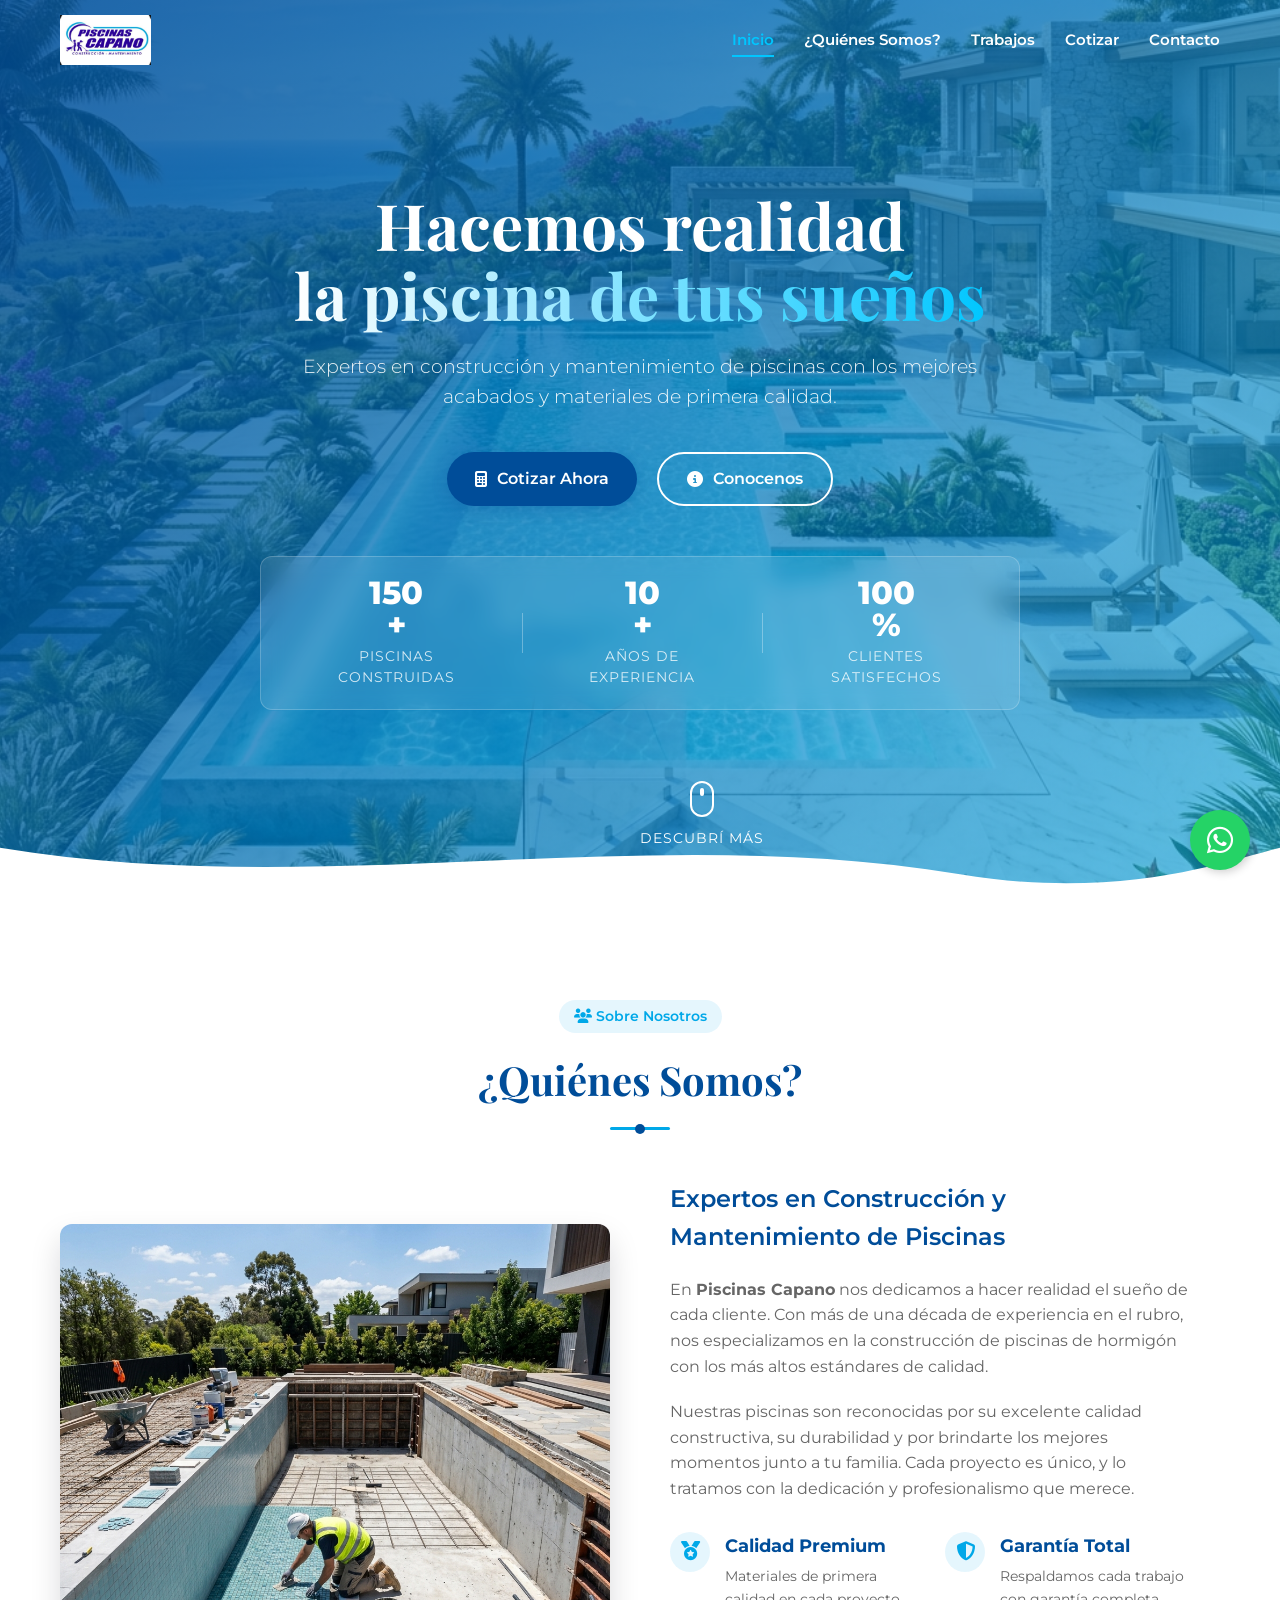
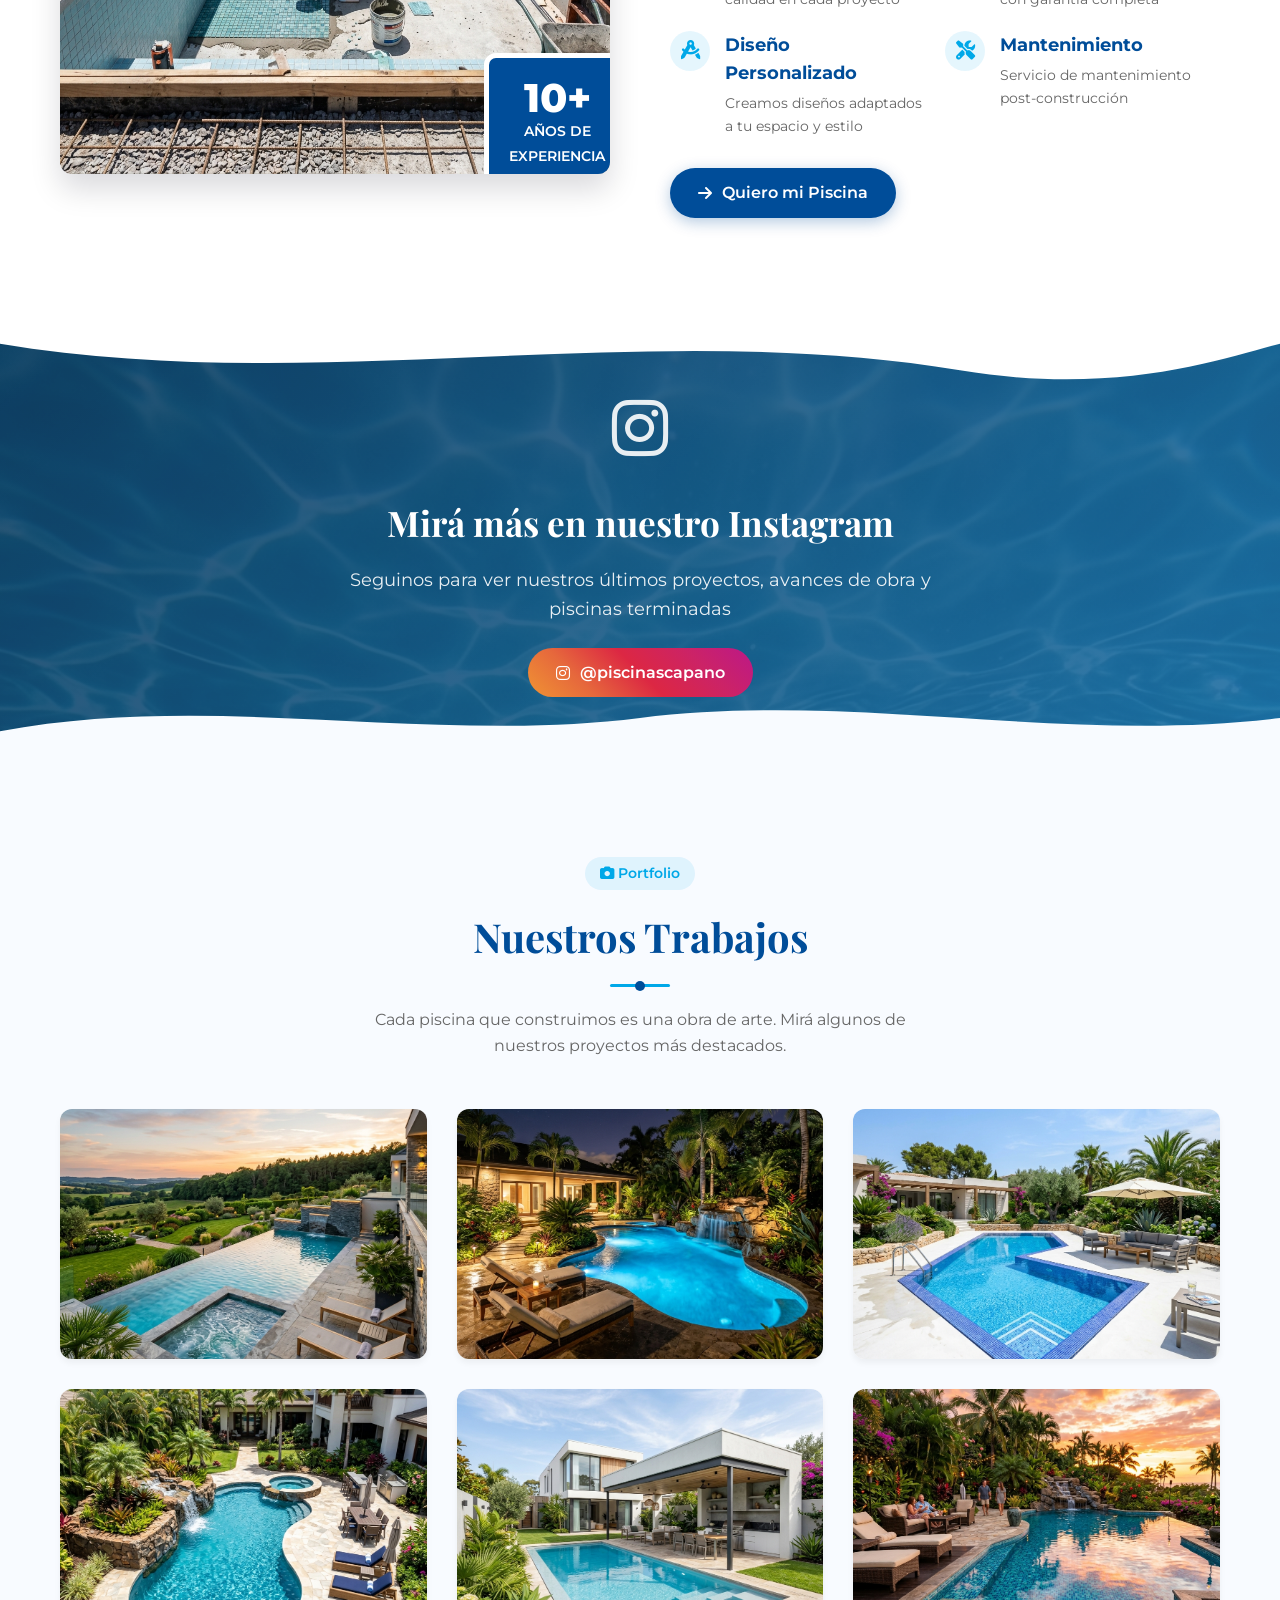
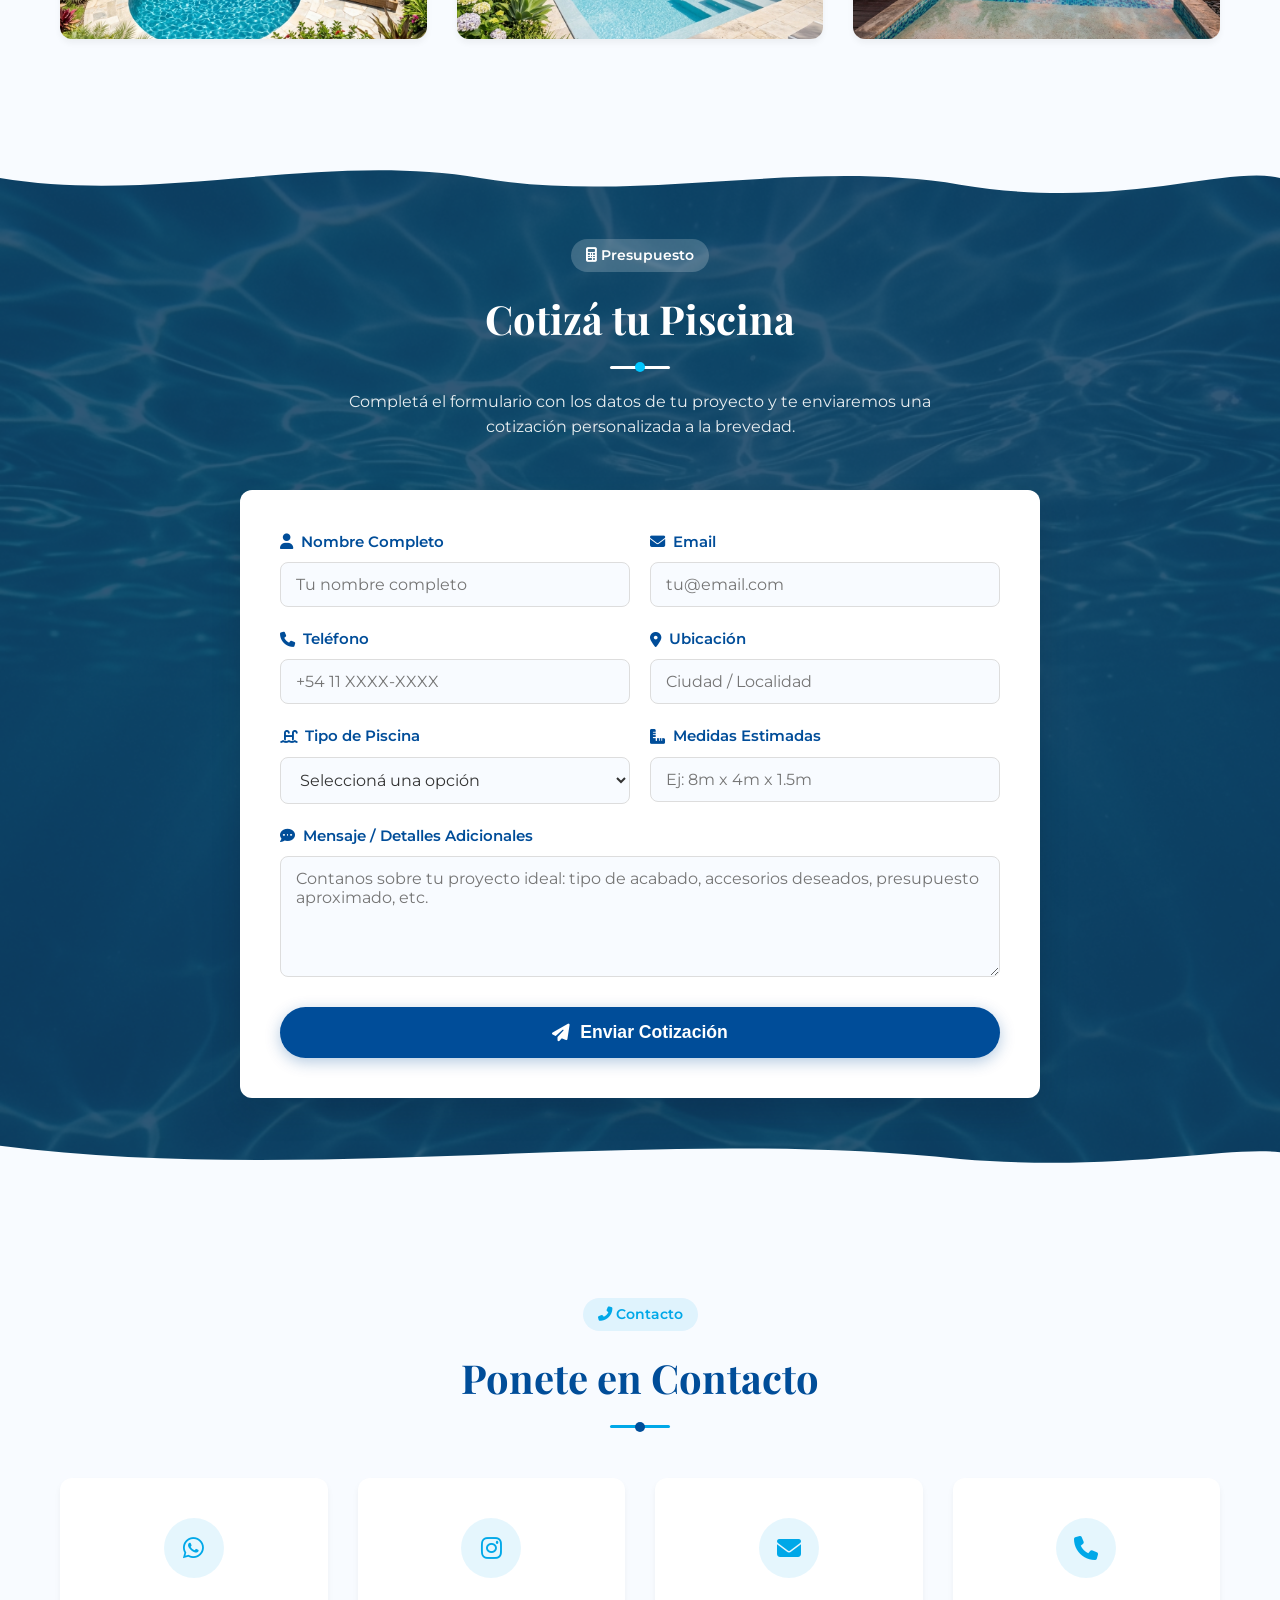
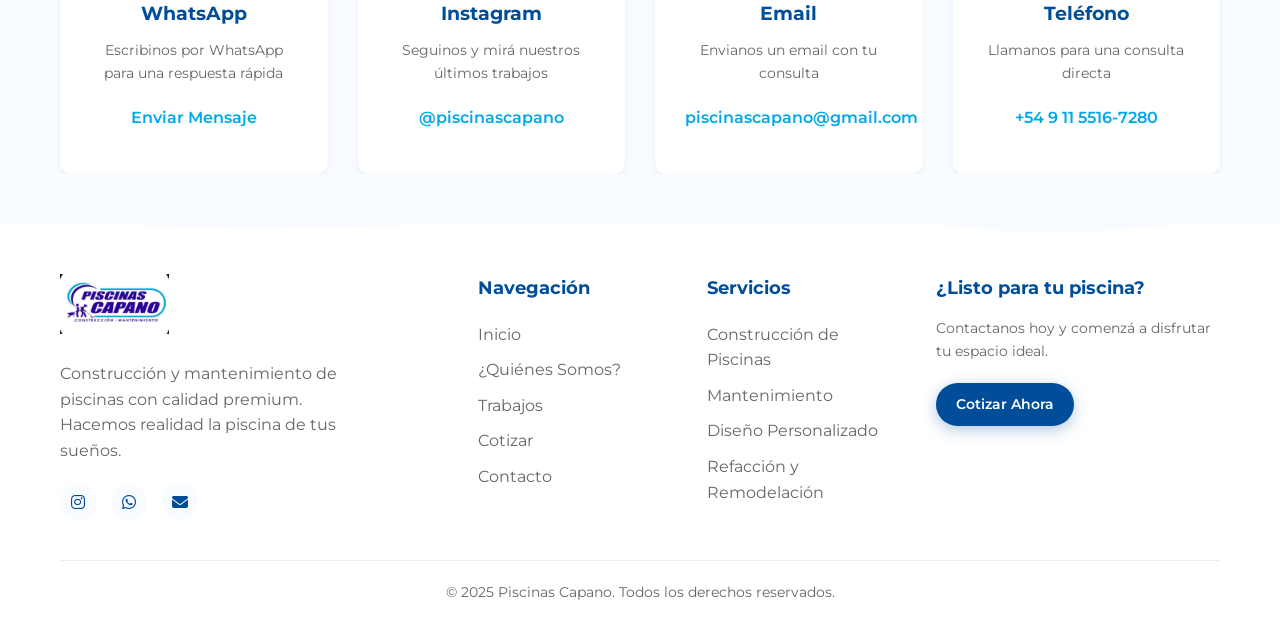
==== index.html @ 75065b5e "Piscina" ====
<!DOCTYPE html>
<html lang="es">
<head>
    <meta charset="UTF-8">
    <meta name="viewport" content="width=device-width, initial-scale=1.0">
    <title>Piscinas Capano - Construcción y Mantenimiento de Piscinas</title>
    <meta name="description" content="Piscinas Capano - Expertos en construcción y mantenimiento de piscinas. Diseñamos y construimos la piscina de tus sueños con los mejores materiales y acabados premium.">
    <meta name="keywords" content="piscinas, construcción de piscinas, mantenimiento de piscinas, piletas, Capano">
    <meta property="og:title" content="Piscinas Capano - Construcción y Mantenimiento">
    <meta property="og:description" content="Expertos en construcción y mantenimiento de piscinas. Diseñamos y construimos la piscina de tus sueños.">
    <meta property="og:type" content="website">
    <link rel="preconnect" href="https://fonts.googleapis.com">
    <link rel="preconnect" href="https://fonts.gstatic.com" crossorigin>
    <link href="https://fonts.googleapis.com/css2?family=Montserrat:wght@300;400;500;600;700;800;900&family=Playfair+Display:wght@400;500;600;700&display=swap" rel="stylesheet">
    <link rel="stylesheet" href="https://cdnjs.cloudflare.com/ajax/libs/font-awesome/6.5.1/css/all.min.css">
    <link rel="stylesheet" href="styles.css">
</head>
<body>
    <!-- Preloader -->
    <div id="preloader">
        <div class="loader-container">
            <div class="water-drop"></div>
            <div class="water-drop delay-1"></div>
            <div class="water-drop delay-2"></div>
            <p class="loader-text">Piscinas Capano</p>
        </div>
    </div>

    <!-- Navigation -->
    <nav id="navbar" class="navbar">
        <div class="nav-container">
            <a href="#inicio" class="nav-logo">
                <img src="images/logo.png" alt="Piscinas Capano Logo" class="logo-img">
            </a>
            <div class="nav-menu" id="navMenu">
                <a href="#inicio" class="nav-link active" data-section="inicio">Inicio</a>
                <a href="#quienessomos" class="nav-link" data-section="quienessomos">¿Quiénes Somos?</a>
                <a href="#trabajos" class="nav-link" data-section="trabajos">Trabajos</a>
                <a href="#cotizar" class="nav-link" data-section="cotizar">Cotizar</a>
                <a href="#contacto" class="nav-link" data-section="contacto">Contacto</a>
            </div>
            <div class="hamburger" id="hamburger">
                <span></span>
                <span></span>
                <span></span>
            </div>
        </div>
    </nav>

    <!-- Hero Section -->
    <section id="inicio" class="hero">
        <div class="hero-water-bg"></div>
        <div class="hero-overlay"></div>
        <div class="bubbles-container">
            <div class="bubble"></div>
            <div class="bubble"></div>
            <div class="bubble"></div>
            <div class="bubble"></div>
            <div class="bubble"></div>
            <div class="bubble"></div>
            <div class="bubble"></div>
            <div class="bubble"></div>
            <div class="bubble"></div>
            <div class="bubble"></div>
        </div>
        <div class="hero-content">
            <h1 class="hero-title">
                Hacemos realidad<br>
                <span class="gradient-text">la piscina de tus sueños</span>
            </h1>
            <p class="hero-subtitle">Expertos en construcción y mantenimiento de piscinas con los mejores acabados y materiales de primera calidad.</p>
            <div class="hero-buttons">
                <a href="#cotizar" class="btn btn-primary">
                    <i class="fas fa-calculator"></i>
                    Cotizar Ahora
                </a>
                <a href="#quienessomos" class="btn btn-outline">
                    <i class="fas fa-info-circle"></i>
                    Conocenos
                </a>
            </div>
            <div class="hero-stats">
                <div class="stat-item">
                    <span class="stat-number" data-target="150">0</span><span class="stat-suffix">+</span>
                    <span class="stat-label">Piscinas Construidas</span>
                </div>
                <div class="stat-divider"></div>
                <div class="stat-item">
                    <span class="stat-number" data-target="10">0</span><span class="stat-suffix">+</span>
                    <span class="stat-label">Años de Experiencia</span>
                </div>
                <div class="stat-divider"></div>
                <div class="stat-item">
                    <span class="stat-number" data-target="100">0</span><span class="stat-suffix">%</span>
                    <span class="stat-label">Clientes Satisfechos</span>
                </div>
            </div>
        </div>
        <div class="hero-scroll-indicator">
            <a href="#quienessomos">
                <div class="mouse">
                    <div class="mouse-wheel"></div>
                </div>
                <span>Descubrí más</span>
            </a>
        </div>
        <!-- Wave divider -->
        <div class="wave-divider">
            <svg viewBox="0 0 1440 120" preserveAspectRatio="none">
                <path d="M0,40 C360,120 720,0 1080,80 C1260,120 1380,60 1440,40 L1440,120 L0,120 Z" fill="#ffffff"/>
            </svg>
        </div>
    </section>

    <!-- About Section -->
    <section id="quienessomos" class="about-section">
        <div class="container">
            <div class="section-header">
                <span class="section-tag"><i class="fas fa-users"></i> Sobre Nosotros</span>
                <h2 class="section-title">¿Quiénes Somos?</h2>
                <div class="title-underline"></div>
            </div>
            <div class="about-grid">
                <div class="about-image-container">
                    <div class="about-image-wrapper">
                        <img src="images/pool-construction.png" alt="Piscinas Capano - Construcción de piscinas" class="about-image">
                        <div class="about-image-overlay">
                            <div class="experience-badge">
                                <span class="exp-number">10+</span>
                                <span class="exp-text">Años de<br>Experiencia</span>
                            </div>
                        </div>
                    </div>
                </div>
                <div class="about-content">
                    <h3 class="about-subtitle">Expertos en Construcción y Mantenimiento de Piscinas</h3>
                    <p class="about-text">
                        En <strong>Piscinas Capano</strong> nos dedicamos a hacer realidad el sueño de cada cliente. Con más de una década de experiencia en el rubro, nos especializamos en la construcción de piscinas de hormigón con los más altos estándares de calidad.
                    </p>
                    <p class="about-text">
                        Nuestras piscinas son reconocidas por su excelente calidad constructiva, su durabilidad y por brindarte los mejores momentos junto a tu familia. Cada proyecto es único, y lo tratamos con la dedicación y profesionalismo que merece.
                    </p>
                    <div class="about-features">
                        <div class="feature-item">
                            <div class="feature-icon">
                                <i class="fas fa-medal"></i>
                            </div>
                            <div class="feature-text">
                                <h4>Calidad Premium</h4>
                                <p>Materiales de primera calidad en cada proyecto</p>
                            </div>
                        </div>
                        <div class="feature-item">
                            <div class="feature-icon">
                                <i class="fas fa-shield-alt"></i>
                            </div>
                            <div class="feature-text">
                                <h4>Garantía Total</h4>
                                <p>Respaldamos cada trabajo con garantía completa</p>
                            </div>
                        </div>
                        <div class="feature-item">
                            <div class="feature-icon">
                                <i class="fas fa-drafting-compass"></i>
                            </div>
                            <div class="feature-text">
                                <h4>Diseño Personalizado</h4>
                                <p>Creamos diseños adaptados a tu espacio y estilo</p>
                            </div>
                        </div>
                        <div class="feature-item">
                            <div class="feature-icon">
                                <i class="fas fa-tools"></i>
                            </div>
                            <div class="feature-text">
                                <h4>Mantenimiento</h4>
                                <p>Servicio de mantenimiento post-construcción</p>
                            </div>
                        </div>
                    </div>
                    <a href="https://wa.me/5491155167280" target="_blank" class="btn btn-primary">
                        <i class="fas fa-arrow-right"></i>
                        Quiero mi Piscina
                    </a>
                </div>
            </div>
        </div>
    </section>

    <!-- Instagram Feed Section -->
    <section class="instagram-section">
        <!-- Wave Divider Top -->
        <div class="wave-divider wave-top">
            <svg viewBox="0 0 1440 120" preserveAspectRatio="none">
                <path d="M0,40 C360,120 720,0 1080,80 C1260,120 1380,60 1440,40 L1440,0 L0,0 Z" fill="#ffffff"/>
            </svg>
        </div>
        <div class="container">
            <div class="instagram-content">
                <div class="instagram-icon-large">
                    <i class="fab fa-instagram"></i>
                </div>
                <h2>Mirá más en nuestro Instagram</h2>
                <p>Seguinos para ver nuestros últimos proyectos, avances de obra y piscinas terminadas</p>
                <a href="https://www.instagram.com/piscinascapano/" target="_blank" rel="noopener noreferrer" class="btn btn-instagram">
                    <i class="fab fa-instagram"></i>
                    @piscinascapano
                </a>
            </div>
        </div>
        <!-- Wave Divider Bottom -->
        <div class="wave-divider">
            <svg viewBox="0 0 1440 120" preserveAspectRatio="none">
                <path d="M0,80 C240,20 480,100 720,60 C960,20 1200,100 1440,60 L1440,120 L0,120 Z" fill="#f8fbff"/>
            </svg>
        </div>
    </section>

    <!-- Works/Portfolio Section -->
    <section id="trabajos" class="works-section">
        <div class="container">
            <div class="section-header">
                <span class="section-tag"><i class="fas fa-camera"></i> Portfolio</span>
                <h2 class="section-title">Nuestros Trabajos</h2>
                <div class="title-underline"></div>
                <p class="section-description">Cada piscina que construimos es una obra de arte. Mirá algunos de nuestros proyectos más destacados.</p>
            </div>
            <div class="works-grid">
                <div class="work-card" data-category="construccion">
                    <div class="work-image-container">
                        <img src="images/pool-1.png" alt="Piscina con cascada y spa" class="work-image" loading="lazy">
                        <div class="work-overlay">
                            <div class="work-info">
                                <span class="work-category">Construcción</span>
                                <h3 class="work-title">Piscina Infinity con Spa</h3>
                                <p class="work-description">Diseño moderno con cascada integrada y vista panorámica</p>
                            </div>
                        </div>
                    </div>
                </div>
                <div class="work-card" data-category="construccion">
                    <div class="work-image-container">
                        <img src="images/pool-2.png" alt="Piscina nocturna con iluminación LED" class="work-image" loading="lazy">
                        <div class="work-overlay">
                            <div class="work-info">
                                <span class="work-category">Construcción</span>
                                <h3 class="work-title">Piscina Freeform con Cascada</h3>
                                <p class="work-description">Diseño orgánico con iluminación LED y piedra natural</p>
                            </div>
                        </div>
                    </div>
                </div>
                <div class="work-card" data-category="construccion">
                    <div class="work-image-container">
                        <img src="images/pool-3.png" alt="Piscina geométrica moderna" class="work-image" loading="lazy">
                        <div class="work-overlay">
                            <div class="work-info">
                                <span class="work-category">Construcción</span>
                                <h3 class="work-title">Piscina Geométrica Premium</h3>
                                <p class="work-description">Líneas modernas con venecitas azules y deck en piedra</p>
                            </div>
                        </div>
                    </div>
                </div>
                <div class="work-card" data-category="construccion">
                    <div class="work-image-container">
                        <img src="images/pool-4.png" alt="Piscina con spa integrado vista aérea" class="work-image" loading="lazy">
                        <div class="work-overlay">
                            <div class="work-info">
                                <span class="work-category">Construcción</span>
                                <h3 class="work-title">Piscina Resort con Jacuzzi</h3>
                                <p class="work-description">Diseño tropical con spa integrado y cascada natural</p>
                            </div>
                        </div>
                    </div>
                </div>
                <div class="work-card" data-category="construccion">
                    <div class="work-image-container">
                        <img src="images/pool-5.png" alt="Piscina rectangular moderna con quincho" class="work-image" loading="lazy">
                        <div class="work-overlay">
                            <div class="work-info">
                                <span class="work-category">Construcción</span>
                                <h3 class="work-title">Piscina Contemporánea</h3>
                                <p class="work-description">Estilo minimalista con quincho integrado y jardín</p>
                            </div>
                        </div>
                    </div>
                </div>
                <div class="work-card" data-category="construccion">
                    <div class="work-image-container">
                        <img src="images/pool-6.png" alt="Piscina estilo resort con atardecer" class="work-image" loading="lazy">
                        <div class="work-overlay">
                            <div class="work-info">
                                <span class="work-category">Construcción</span>
                                <h3 class="work-title">Piscina Beach Entry</h3>
                                <p class="work-description">Entrada playa con agua en cascada y paisajismo tropical</p>
                            </div>
                        </div>
                    </div>
                </div>
            </div>
        </div>
    </section>

    <!-- Quote/Cotizar Section -->
    <section id="cotizar" class="quote-section">
        <!-- Wave Divider Top -->
        <div class="wave-divider wave-top">
            <svg viewBox="0 0 1440 120" preserveAspectRatio="none">
                <path d="M0,60 C180,100 360,20 540,60 C720,100 900,30 1080,70 C1260,110 1380,40 1440,60 L1440,0 L0,0 Z" fill="#f8fbff"/>
            </svg>
        </div>
        <div class="quote-water-bg"></div>
        <div class="container">
            <div class="section-header light-header">
                <span class="section-tag light"><i class="fas fa-calculator"></i> Presupuesto</span>
                <h2 class="section-title light">Cotizá tu Piscina</h2>
                <div class="title-underline light"></div>
                <p class="section-description light">Completá el formulario con los datos de tu proyecto y te enviaremos una cotización personalizada a la brevedad.</p>
            </div>
            <div class="quote-form-container">
                <form id="quoteForm" class="quote-form" action="https://formsubmit.co/piscinascapano@gmail.com" method="POST">
                    <!-- FormSubmit Configuration -->
                    <input type="hidden" name="_subject" value="Nueva Cotización - Piscinas Capano">
                    <input type="hidden" name="_captcha" value="false">
                    <input type="hidden" name="_template" value="table">
                    <input type="hidden" name="_next" value="">
                    
                    <div class="form-row">
                        <div class="form-group">
                            <label for="nombre"><i class="fas fa-user"></i> Nombre Completo</label>
                            <input type="text" id="nombre" name="Nombre" placeholder="Tu nombre completo" required>
                        </div>
                        <div class="form-group">
                            <label for="email"><i class="fas fa-envelope"></i> Email</label>
                            <input type="email" id="email" name="Email" placeholder="tu@email.com" required>
                        </div>
                    </div>
                    <div class="form-row">
                        <div class="form-group">
                            <label for="telefono"><i class="fas fa-phone"></i> Teléfono</label>
                            <input type="tel" id="telefono" name="Telefono" placeholder="+54 11 XXXX-XXXX" required>
                        </div>
                        <div class="form-group">
                            <label for="ubicacion"><i class="fas fa-map-marker-alt"></i> Ubicación</label>
                            <input type="text" id="ubicacion" name="Ubicacion" placeholder="Ciudad / Localidad" required>
                        </div>
                    </div>
                    <div class="form-row">
                        <div class="form-group">
                            <label for="tipo"><i class="fas fa-swimming-pool"></i> Tipo de Piscina</label>
                            <select id="tipo" name="Tipo de Piscina" required>
                                <option value="" disabled selected>Seleccioná una opción</option>
                                <option value="Rectangular">Rectangular</option>
                                <option value="Freeform / Irregular">Freeform / Irregular</option>
                                <option value="Infinity / Desborde">Infinity / Desborde</option>
                                <option value="Con Spa / Jacuzzi">Con Spa / Jacuzzi</option>
                                <option value="Otro diseño">Otro diseño</option>
                            </select>
                        </div>
                        <div class="form-group">
                            <label for="medidas"><i class="fas fa-ruler-combined"></i> Medidas Estimadas</label>
                            <input type="text" id="medidas" name="Medidas" placeholder="Ej: 8m x 4m x 1.5m">
                        </div>
                    </div>
                    <div class="form-group full-width">
                        <label for="mensaje"><i class="fas fa-comment-dots"></i> Mensaje / Detalles Adicionales</label>
                        <textarea id="mensaje" name="Mensaje" rows="5" placeholder="Contanos sobre tu proyecto ideal: tipo de acabado, accesorios deseados, presupuesto aproximado, etc."></textarea>
                    </div>
                    <button type="submit" class="btn btn-primary btn-submit" id="submitBtn">
                        <i class="fas fa-paper-plane"></i>
                        Enviar Cotización
                    </button>
                </form>
                <div id="formSuccess" class="form-success" style="display: none;">
                    <div class="success-icon">
                        <i class="fas fa-check-circle"></i>
                    </div>
                    <h3>¡Mensaje Enviado!</h3>
                    <p>Gracias por contactarnos. Te responderemos a la brevedad con tu cotización personalizada.</p>
                </div>
            </div>
        </div>
        <!-- Wave Divider Bottom -->
        <div class="wave-divider">
            <svg viewBox="0 0 1440 120" preserveAspectRatio="none">
                <path d="M0,40 C360,100 720,10 1080,60 C1260,80 1380,40 1440,50 L1440,120 L0,120 Z" fill="#f8fbff"/>
            </svg>
        </div>
    </section>

    <!-- Contact Section -->
    <section id="contacto" class="contact-section">
        <div class="container">
            <div class="section-header">
                <span class="section-tag"><i class="fas fa-phone-alt"></i> Contacto</span>
                <h2 class="section-title">Ponete en Contacto</h2>
                <div class="title-underline"></div>
            </div>
            <div class="contact-grid">
                <div class="contact-card">
                    <div class="contact-icon">
                        <i class="fab fa-whatsapp"></i>
                    </div>
                    <h3>WhatsApp</h3>
                    <p>Escribinos por WhatsApp para una respuesta rápida</p>
                    <a href="https://wa.me/5491155167280" target="_blank" class="contact-link">Enviar Mensaje</a>
                </div>
                <div class="contact-card">
                    <div class="contact-icon">
                        <i class="fab fa-instagram"></i>
                    </div>
                    <h3>Instagram</h3>
                    <p>Seguinos y mirá nuestros últimos trabajos</p>
                    <a href="https://www.instagram.com/piscinascapano/" target="_blank" class="contact-link">@piscinascapano</a>
                </div>
                <div class="contact-card">
                    <div class="contact-icon">
                        <i class="fas fa-envelope"></i>
                    </div>
                    <h3>Email</h3>
                    <p>Envianos un email con tu consulta</p>
                    <a href="mailto:piscinascapano@gmail.com" class="contact-link">piscinascapano@gmail.com</a>
                </div>
                <div class="contact-card">
                    <div class="contact-icon">
                        <i class="fas fa-phone"></i>
                    </div>
                    <h3>Teléfono</h3>
                    <p>Llamanos para una consulta directa</p>
                    <a href="tel:+5491155167280" class="contact-link">+54 9 11 5516-7280</a>
                </div>
            </div>
        </div>
    </section>

    <!-- Footer -->
    <footer class="footer">
        <div class="footer-wave">
            <svg viewBox="0 0 1440 120" preserveAspectRatio="none">
                <path d="M0,40 C360,100 720,10 1080,60 C1260,80 1380,40 1440,50 L1440,0 L0,0 Z" fill="#f8fbff"/>
            </svg>
        </div>
        <div class="container">
            <div class="footer-grid">
                <div class="footer-brand">
                    <img src="images/logo.png" alt="Piscinas Capano" class="footer-logo">
                    <p>Construcción y mantenimiento de piscinas con calidad premium. Hacemos realidad la piscina de tus sueños.</p>
                    <div class="footer-socials">
                        <a href="https://www.instagram.com/piscinascapano/" target="_blank" rel="noopener noreferrer" aria-label="Instagram">
                            <i class="fab fa-instagram"></i>
                        </a>
                        <a href="https://wa.me/5491155167280" target="_blank" rel="noopener noreferrer" aria-label="WhatsApp">
                            <i class="fab fa-whatsapp"></i>
                        </a>
                        <a href="mailto:piscinascapano@gmail.com" aria-label="Email">
                            <i class="fas fa-envelope"></i>
                        </a>
                    </div>
                </div>
                <div class="footer-links">
                    <h4>Navegación</h4>
                    <ul>
                        <li><a href="#inicio">Inicio</a></li>
                        <li><a href="#quienessomos">¿Quiénes Somos?</a></li>
                        <li><a href="#trabajos">Trabajos</a></li>
                        <li><a href="#cotizar">Cotizar</a></li>
                        <li><a href="#contacto">Contacto</a></li>
                    </ul>
                </div>
                <div class="footer-links">
                    <h4>Servicios</h4>
                    <ul>
                        <li><a href="#cotizar">Construcción de Piscinas</a></li>
                        <li><a href="#cotizar">Mantenimiento</a></li>
                        <li><a href="#cotizar">Diseño Personalizado</a></li>
                        <li><a href="#cotizar">Refacción y Remodelación</a></li>
                    </ul>
                </div>
                <div class="footer-newsletter">
                    <h4>¿Listo para tu piscina?</h4>
                    <p>Contactanos hoy y comenzá a disfrutar tu espacio ideal.</p>
                    <a href="#cotizar" class="btn btn-primary btn-sm">Cotizar Ahora</a>
                </div>
            </div>
            <div class="footer-bottom">
                <p>&copy; 2025 Piscinas Capano. Todos los derechos reservados.</p>
            </div>
        </div>
    </footer>

    <!-- WhatsApp Float Button -->
    <a href="https://wa.me/5491155167280" target="_blank" rel="noopener noreferrer" class="whatsapp-float" id="whatsappFloat" aria-label="Chat por WhatsApp">
        <i class="fab fa-whatsapp"></i>
    </a>

    <!-- Back to Top -->
    <button class="back-to-top" id="backToTop" aria-label="Volver arriba">
        <i class="fas fa-chevron-up"></i>
    </button>

    <script src="script.js"></script>
</body>
</html>
---- styles.css ----
/* Base Styles & Variables */
:root {
    --primary-color: #004d99; /* Deep blue from logo */
    --secondary-color: #00a8e8; /* Light blue from logo */
    --accent-color: #00c6ff; /* Cyan accent */
    --text-main: #333333;
    --text-light: #666666;
    --white: #ffffff;
    --bg-light: #f8fbff;
    --bg-gray: #f5f5f5;
    
    --water-deep: #0f3b5e;
    --water-mid: #1d6fa5;
    --water-light: #48a9e6;
    
    --font-primary: 'Montserrat', sans-serif;
    --font-secondary: 'Playfair Display', serif;
    
    --transition: all 0.3s ease;
    --shadow-sm: 0 4px 6px rgba(0,0,0,0.05);
    --shadow-md: 0 10px 20px rgba(0,0,0,0.08);
    --shadow-lg: 0 15px 30px rgba(0,10,30,0.15);
    
    --border-radius: 12px;
}

* {
    margin: 0;
    padding: 0;
    box-sizing: border-box;
}

html {
    scroll-behavior: smooth;
    font-size: 16px;
}

body {
    font-family: var(--font-primary);
    color: var(--text-main);
    line-height: 1.6;
    overflow-x: hidden;
    background-color: var(--white);
}

a {
    text-decoration: none;
    color: inherit;
    transition: var(--transition);
}

ul {
    list-style: none;
}

img {
    max-width: 100%;
    height: auto;
}

.container {
    max-width: 1200px;
    margin: 0 auto;
    padding: 0 20px;
}

/* Preloader */
#preloader {
    position: fixed;
    top: 0;
    left: 0;
    width: 100%;
    height: 100%;
    background: var(--bg-light);
    display: flex;
    justify-content: center;
    align-items: center;
    z-index: 9999;
    transition: opacity 0.5s ease;
}

.loader-container {
    display: flex;
    flex-direction: column;
    align-items: center;
}

.water-drop {
    width: 20px;
    height: 20px;
    background: var(--secondary-color);
    border-radius: 50%;
    margin-bottom: 20px;
    animation: drop 1.5s infinite cubic-bezier(0.5, 0, 0.5, 1);
    box-shadow: 0 0 10px var(--secondary-color);
}

.water-drop.delay-1 {
    animation-delay: 0.2s;
    background: var(--primary-color);
}

.water-drop.delay-2 {
    animation-delay: 0.4s;
    background: var(--accent-color);
}

@keyframes drop {
    0% { transform: translateY(-50px) scale(0); opacity: 0; }
    50% { transform: translateY(0) scale(1); opacity: 1; }
    100% { transform: translateY(50px) scale(0); opacity: 0; }
}

.loader-text {
    font-weight: 700;
    color: var(--primary-color);
    letter-spacing: 2px;
    text-transform: uppercase;
}

/* Typography & General Classes */
.section-header {
    text-align: center;
    margin-bottom: 50px;
}

.section-tag {
    display: inline-block;
    padding: 5px 15px;
    background: rgba(0, 168, 232, 0.1);
    color: var(--secondary-color);
    border-radius: 20px;
    font-size: 0.9rem;
    font-weight: 600;
    margin-bottom: 15px;
}

.section-tag.light {
    background: rgba(255, 255, 255, 0.2);
    color: var(--white);
}

.section-title {
    font-family: var(--font-secondary);
    font-size: 2.5rem;
    color: var(--primary-color);
    margin-bottom: 15px;
}

.section-title.light {
    color: var(--white);
}

.title-underline {
    height: 3px;
    width: 60px;
    background: var(--secondary-color);
    margin: 0 auto;
    border-radius: 2px;
    position: relative;
}

.title-underline::after {
    content: '';
    position: absolute;
    width: 10px;
    height: 10px;
    background: var(--primary-color);
    border-radius: 50%;
    top: -3.5px;
    left: 25px;
}

.title-underline.light {
    background: var(--white);
}

.title-underline.light::after {
    background: var(--accent-color);
}

.section-description {
    max-width: 600px;
    margin: 20px auto 0;
    color: var(--text-light);
}

.section-description.light {
    color: rgba(255, 255, 255, 0.9);
}

/* Buttons */
.btn {
    display: inline-flex;
    align-items: center;
    justify-content: center;
    gap: 10px;
    padding: 12px 28px;
    border-radius: 30px;
    font-weight: 600;
    font-size: 1rem;
    cursor: pointer;
    transition: var(--transition);
    border: none;
    outline: none;
    z-index: 1;
    position: relative;
    overflow: hidden;
}

.btn::before {
    content: '';
    position: absolute;
    top: 0;
    left: 0;
    width: 0%;
    height: 100%;
    transition: var(--transition);
    z-index: -1;
    border-radius: 30px;
}

.btn-primary {
    background: var(--primary-color);
    color: var(--white);
    box-shadow: 0 4px 15px rgba(0, 77, 153, 0.3);
}

.btn-primary::before {
    background: var(--secondary-color);
}

.btn-primary:hover {
    color: var(--white);
    transform: translateY(-3px);
    box-shadow: 0 6px 20px rgba(0, 77, 153, 0.4);
}

.btn-primary:hover::before {
    width: 100%;
}

.btn-outline {
    background: transparent;
    color: var(--white);
    border: 2px solid var(--white);
}

.btn-outline::before {
    background: var(--white);
}

.btn-outline:hover {
    color: var(--primary-color);
}

.btn-outline:hover::before {
    width: 100%;
}

.btn-sm {
    padding: 10px 20px;
    font-size: 0.9rem;
}

/* Navbar */
.navbar {
    position: fixed;
    top: 0;
    left: 0;
    width: 100%;
    padding: 15px 0;
    z-index: 1000;
    transition: var(--transition);
    background: transparent;
}

.navbar.scrolled {
    background: rgba(255, 255, 255, 0.98);
    box-shadow: 0 2px 10px rgba(0,0,0,0.1);
    padding: 10px 0;
}

.nav-container {
    max-width: 1200px;
    margin: 0 auto;
    padding: 0 20px;
    display: flex;
    justify-content: space-between;
    align-items: center;
}

.nav-logo {
    display: flex;
    align-items: center;
    z-index: 1001;
}

.logo-img {
    height: 50px;
    transition: var(--transition);
}

.navbar.scrolled .logo-img {
    height: 40px;
}

.nav-menu {
    display: flex;
    gap: 30px;
}

.nav-link {
    font-weight: 600;
    color: var(--white);
    font-size: 0.95rem;
    position: relative;
    padding: 5px 0;
}

.navbar.scrolled .nav-link {
    color: var(--primary-color);
}

.nav-link::after {
    content: '';
    position: absolute;
    bottom: 0;
    left: 0;
    width: 0;
    height: 2px;
    background: var(--accent-color);
    transition: var(--transition);
}

.nav-link:hover::after, .nav-link.active::after {
    width: 100%;
}

.nav-link:hover, .nav-link.active {
    color: var(--accent-color);
}

.hamburger {
    display: none;
    flex-direction: column;
    justify-content: space-between;
    width: 30px;
    height: 21px;
    cursor: pointer;
    z-index: 1001;
}

.hamburger span {
    display: block;
    height: 3px;
    width: 100%;
    background: var(--white);
    border-radius: 3px;
    transition: var(--transition);
}

.navbar.scrolled .hamburger span {
    background: var(--primary-color);
}

.hamburger.active span:nth-child(1) {
    transform: translateY(9px) rotate(45deg);
}

.hamburger.active span:nth-child(2) {
    opacity: 0;
}

.hamburger.active span:nth-child(3) {
    transform: translateY(-9px) rotate(-45deg);
}

/* Hero Section */
.hero {
    position: relative;
    height: 100vh;
    min-height: 750px;
    display: flex;
    align-items: center;
    justify-content: center;
    text-align: center;
    overflow: hidden;
    padding-top: 80px;
}

.hero-water-bg {
    position: absolute;
    top: 0;
    left: 0;
    width: 100%;
    height: 100%;
    background-image: url('images/hero-pool.png');
    background-size: cover;
    background-position: center;
    background-attachment: fixed;
    z-index: -2;
    transform: scale(1.05);
    animation: slowZoom 20s infinite alternate;
}

@keyframes slowZoom {
    0% { transform: scale(1); }
    100% { transform: scale(1.1); }
}

.hero-overlay {
    position: absolute;
    top: 0;
    left: 0;
    width: 100%;
    height: 100%;
    background: linear-gradient(135deg, rgba(0, 77, 153, 0.85) 0%, rgba(0, 168, 232, 0.6) 100%);
    z-index: -1;
}

/* Bubbles animation */
.bubbles-container {
    position: absolute;
    top: 0;
    left: 0;
    width: 100%;
    height: 100%;
    z-index: 0;
    overflow: hidden;
    pointer-events: none;
}

.bubble {
    position: absolute;
    bottom: -100px;
    width: 40px;
    height: 40px;
    background: rgba(255, 255, 255, 0.1);
    border-radius: 50%;
    opacity: 0.5;
    animation: rise 10s infinite ease-in;
}

.bubble:nth-child(1) { width: 40px; height: 40px; left: 10%; animation-duration: 8s; }
.bubble:nth-child(2) { width: 20px; height: 20px; left: 20%; animation-duration: 5s; animation-delay: 1s; }
.bubble:nth-child(3) { width: 50px; height: 50px; left: 35%; animation-duration: 10s; animation-delay: 2s; }
.bubble:nth-child(4) { width: 30px; height: 30px; left: 50%; animation-duration: 7s; animation-delay: 0s; }
.bubble:nth-child(5) { width: 25px; height: 25px; left: 65%; animation-duration: 6s; animation-delay: 3s; }
.bubble:nth-child(6) { width: 45px; height: 45px; left: 80%; animation-duration: 9s; animation-delay: 1s; }
.bubble:nth-child(7) { width: 15px; height: 15px; left: 90%; animation-duration: 4s; animation-delay: 2s; }
.bubble:nth-child(8) { width: 35px; height: 35px; left: 25%; animation-duration: 8s; animation-delay: 4s; }
.bubble:nth-child(9) { width: 60px; height: 60px; left: 75%; animation-duration: 12s; animation-delay: 2s; }
.bubble:nth-child(10) { width: 20px; height: 20px; left: 5%; animation-duration: 5s; animation-delay: 5s; }

@keyframes rise {
    0% {
        bottom: -100px;
        transform: translateX(0);
        opacity: 0;
    }
    50% {
        opacity: 0.5;
    }
    100% {
        bottom: 1080px;
        transform: translateX(-100px);
        opacity: 0;
    }
}

.hero-content {
    position: relative;
    z-index: 1;
    max-width: 800px;
    padding: 0 20px;
    margin-bottom: 80px;
}

.hero-badge {
    display: inline-flex;
    align-items: center;
    gap: 8px;
    background: rgba(255, 255, 255, 0.15);
    backdrop-filter: blur(5px);
    padding: 8px 20px;
    border-radius: 30px;
    color: var(--white);
    font-size: 0.9rem;
    font-weight: 600;
    margin-bottom: 20px;
    border: 1px solid rgba(255, 255, 255, 0.3);
    animation: fadeUp 1s forwards;
}

.hero-title {
    font-family: var(--font-secondary);
    font-size: 4rem;
    line-height: 1.1;
    color: var(--white);
    margin-bottom: 20px;
    animation: fadeUp 1s 0.2s forwards;
    opacity: 0;
}

.gradient-text {
    background: linear-gradient(to right, #ffffff, var(--accent-color));
    -webkit-background-clip: text;
    background-clip: text;
    color: transparent;
}

.hero-subtitle {
    font-size: 1.2rem;
    color: rgba(255, 255, 255, 0.9);
    margin-bottom: 40px;
    font-weight: 300;
    animation: fadeUp 1s 0.4s forwards;
    opacity: 0;
}

.hero-buttons {
    display: flex;
    justify-content: center;
    gap: 20px;
    margin-bottom: 50px;
    animation: fadeUp 1s 0.6s forwards;
    opacity: 0;
}

.hero-stats {
    display: flex;
    justify-content: center;
    align-items: center;
    gap: 30px;
    background: rgba(255, 255, 255, 0.1);
    backdrop-filter: blur(10px);
    padding: 20px 40px;
    border-radius: var(--border-radius);
    border: 1px solid rgba(255, 255, 255, 0.2);
    animation: fadeUp 1s 0.8s forwards;
    opacity: 0;
}

.stat-item {
    display: flex;
    flex-direction: column;
}

.stat-number, .stat-suffix {
    font-size: 2rem;
    font-weight: 800;
    color: var(--white);
    line-height: 1;
}

.stat-label {
    font-size: 0.85rem;
    color: rgba(255, 255, 255, 0.8);
    text-transform: uppercase;
    letter-spacing: 1px;
    margin-top: 5px;
}

.stat-divider {
    width: 1px;
    height: 40px;
    background: rgba(255, 255, 255, 0.3);
}

.hero-scroll-indicator {
    position: absolute;
    bottom: 50px;
    left: 50%;
    transform: translateX(-50%);
    z-index: 2;
    animation: fadeUp 1s 1s forwards;
    opacity: 0;
}

.hero-scroll-indicator a {
    display: flex;
    flex-direction: column;
    align-items: center;
    gap: 10px;
    color: var(--white);
    font-size: 0.9rem;
    text-transform: uppercase;
    letter-spacing: 1px;
}

.mouse {
    width: 24px;
    height: 36px;
    border: 2px solid var(--white);
    border-radius: 12px;
    position: relative;
}

.mouse-wheel {
    width: 4px;
    height: 8px;
    background: var(--white);
    border-radius: 2px;
    position: absolute;
    top: 5px;
    left: 50%;
    transform: translateX(-50%);
    animation: scrollWheel 1.5s infinite;
}

@keyframes scrollWheel {
    0% { transform: translate(-50%, 0); opacity: 1; }
    100% { transform: translate(-50%, 15px); opacity: 0; }
}

@keyframes fadeUp {
    0% { transform: translateY(30px); opacity: 0; }
    100% { transform: translateY(0); opacity: 1; }
}

.wave-divider {
    position: absolute;
    bottom: -1px;
    left: 0;
    width: 100%;
    overflow: hidden;
    line-height: 0;
    z-index: 2;
}

.wave-top {
    bottom: auto;
    top: -1px;
}

.wave-divider svg {
    display: block;
    width: 100%;
    height: 80px;
}

/* About Section */
.about-section {
    padding: 100px 0;
    background: var(--white);
    position: relative;
}

.about-grid {
    display: grid;
    grid-template-columns: 1fr 1fr;
    gap: 60px;
    align-items: center;
}

.about-image-container {
    position: relative;
}

.about-image-wrapper {
    position: relative;
    border-radius: var(--border-radius);
    overflow: hidden;
    box-shadow: var(--shadow-lg);
}

.about-image {
    width: 100%;
    height: auto;
    display: block;
    transition: transform 0.5s;
}

.about-image-wrapper:hover .about-image {
    transform: scale(1.05);
}

.about-image-overlay {
    position: absolute;
    bottom: -20px;
    right: -20px;
    background: var(--primary-color);
    padding: 20px;
    border-radius: var(--border-radius);
    box-shadow: var(--shadow-md);
    border: 5px solid var(--white);
    z-index: 2;
}

.experience-badge {
    text-align: center;
    color: var(--white);
}

.exp-number {
    display: block;
    font-size: 2.5rem;
    font-weight: 800;
    line-height: 1;
}

.exp-text {
    font-size: 0.9rem;
    text-transform: uppercase;
    font-weight: 600;
}

.about-content {
    padding-right: 20px;
}

.about-subtitle {
    font-size: 1.5rem;
    color: var(--primary-color);
    margin-bottom: 20px;
    font-weight: 600;
}

.about-text {
    margin-bottom: 20px;
    color: var(--text-light);
}

.about-features {
    display: grid;
    grid-template-columns: 1fr 1fr;
    gap: 20px;
    margin: 30px 0;
}

.feature-item {
    display: flex;
    align-items: flex-start;
    gap: 15px;
}

.feature-icon {
    width: 40px;
    height: 40px;
    background: rgba(0, 168, 232, 0.1);
    color: var(--secondary-color);
    border-radius: 50%;
    display: flex;
    justify-content: center;
    align-items: center;
    font-size: 1.2rem;
    flex-shrink: 0;
}

.feature-text h4 {
    font-size: 1.1rem;
    color: var(--primary-color);
    margin-bottom: 5px;
}

.feature-text p {
    font-size: 0.9rem;
    color: var(--text-light);
}

/* Instagram Banner Section */
.instagram-section {
    background: linear-gradient(135deg, var(--water-deep) 0%, var(--water-mid) 100%);
    padding: 60px 0;
    text-align: center;
    color: var(--white);
    position: relative;
    overflow: hidden;
}

.instagram-section::before {
    content: '';
    position: absolute;
    top: 0;
    left: 0;
    width: 100%;
    height: 100%;
    background-image: url('images/water-texture.png');
    background-size: cover;
    opacity: 0.1;
    z-index: 0;
}

.instagram-content {
    position: relative;
    z-index: 1;
    max-width: 600px;
    margin: 0 auto;
}

.instagram-icon-large {
    font-size: 4rem;
    color: var(--white);
    margin-bottom: 15px;
    opacity: 0.9;
}

.instagram-content h2 {
    font-family: var(--font-secondary);
    font-size: 2.2rem;
    margin-bottom: 15px;
}

.instagram-content p {
    font-size: 1.1rem;
    margin-bottom: 25px;
    opacity: 0.9;
}

.btn-instagram {
    background: linear-gradient(45deg, #f09433 0%, #e6683c 25%, #dc2743 50%, #cc2366 75%, #bc1888 100%);
    color: var(--white);
}

.btn-instagram:hover {
    transform: translateY(-3px);
    box-shadow: 0 10px 20px rgba(220, 39, 67, 0.4);
}

/* Works Section */
.works-section {
    padding: 100px 0;
    background: var(--bg-light);
    position: relative;
}

.works-grid {
    display: grid;
    grid-template-columns: repeat(auto-fill, minmax(350px, 1fr));
    gap: 30px;
    margin-top: 50px;
}

.work-card {
    border-radius: var(--border-radius);
    overflow: hidden;
    background: var(--white);
    box-shadow: var(--shadow-sm);
    transition: var(--transition);
    position: relative;
}

.work-card:hover {
    transform: translateY(-10px);
    box-shadow: var(--shadow-lg);
}

.work-image-container {
    position: relative;
    width: 100%;
    height: 250px;
    overflow: hidden;
}

.work-image {
    width: 100%;
    height: 100%;
    object-fit: cover;
    transition: transform 0.5s;
}

.work-card:hover .work-image {
    transform: scale(1.1);
}

.work-overlay {
    position: absolute;
    top: 0;
    left: 0;
    width: 100%;
    height: 100%;
    background: linear-gradient(to top, rgba(0,77,153,0.9) 0%, rgba(0,77,153,0) 100%);
    opacity: 0;
    transition: opacity 0.3s;
    display: flex;
    align-items: flex-end;
    padding: 20px;
}

.work-card:hover .work-overlay {
    opacity: 1;
}

.work-info {
    color: var(--white);
    transform: translateY(20px);
    transition: transform 0.3s;
}

.work-card:hover .work-info {
    transform: translateY(0);
}

.work-category {
    font-size: 0.8rem;
    text-transform: uppercase;
    letter-spacing: 1px;
    background: var(--accent-color);
    padding: 3px 10px;
    border-radius: 12px;
    margin-bottom: 10px;
    display: inline-block;
}

.work-title {
    font-size: 1.2rem;
    font-weight: 700;
    margin-bottom: 5px;
}

.work-description {
    font-size: 0.9rem;
    opacity: 0.9;
}

/* Quote Section */
.quote-section {
    padding: 100px 0;
    position: relative;
    background-color: var(--water-deep);
}

.quote-water-bg {
    position: absolute;
    top: 0;
    left: 0;
    width: 100%;
    height: 100%;
    background-image: url('images/water-texture.png');
    background-size: cover;
    background-position: center;
    opacity: 0.15;
    z-index: 0;
}

.quote-section .container {
    position: relative;
    z-index: 1;
}

.quote-form-container {
    max-width: 800px;
    margin: 0 auto;
    background: var(--white);
    border-radius: var(--border-radius);
    padding: 40px;
    box-shadow: var(--shadow-lg);
}

.quote-form {
    display: flex;
    flex-direction: column;
    gap: 20px;
}

.form-row {
    display: flex;
    gap: 20px;
}

.form-group {
    flex: 1;
    display: flex;
    flex-direction: column;
    gap: 8px;
}

.form-group.full-width {
    width: 100%;
}

.form-group label {
    font-size: 0.95rem;
    font-weight: 600;
    color: var(--primary-color);
    display: flex;
    align-items: center;
    gap: 8px;
}

.form-group input,
.form-group select,
.form-group textarea {
    width: 100%;
    padding: 12px 15px;
    border: 1px solid #ddd;
    border-radius: 8px;
    font-family: var(--font-primary);
    font-size: 1rem;
    color: var(--text-main);
    transition: var(--transition);
    background-color: var(--bg-light);
}

.form-group input:focus,
.form-group select:focus,
.form-group textarea:focus {
    border-color: var(--secondary-color);
    outline: none;
    box-shadow: 0 0 0 3px rgba(0, 168, 232, 0.1);
    background-color: var(--white);
}

.btn-submit {
    width: 100%;
    padding: 15px;
    font-size: 1.1rem;
    margin-top: 10px;
}

.form-success {
    text-align: center;
    padding: 30px;
}

.success-icon {
    font-size: 4rem;
    color: #28a745;
    margin-bottom: 20px;
}

.form-success h3 {
    font-size: 1.8rem;
    color: var(--primary-color);
    margin-bottom: 10px;
}

/* Contact Section */
.contact-section {
    padding: 100px 0 50px;
    background: var(--bg-light);
}

.contact-grid {
    display: grid;
    grid-template-columns: repeat(auto-fit, minmax(250px, 1fr));
    gap: 30px;
}

.contact-card {
    background: var(--white);
    padding: 40px 30px;
    border-radius: var(--border-radius);
    text-align: center;
    box-shadow: var(--shadow-sm);
    transition: var(--transition);
    border-bottom: 3px solid transparent;
}

.contact-card:hover {
    transform: translateY(-5px);
    box-shadow: var(--shadow-md);
    border-bottom-color: var(--secondary-color);
}

.contact-icon {
    width: 60px;
    height: 60px;
    background: rgba(0, 168, 232, 0.1);
    color: var(--secondary-color);
    border-radius: 50%;
    display: flex;
    justify-content: center;
    align-items: center;
    font-size: 1.5rem;
    margin: 0 auto 20px;
    transition: var(--transition);
}

.contact-card:hover .contact-icon {
    background: var(--secondary-color);
    color: var(--white);
}

.contact-card h3 {
    font-size: 1.2rem;
    color: var(--primary-color);
    margin-bottom: 10px;
}

.contact-card p {
    color: var(--text-light);
    font-size: 0.9rem;
    margin-bottom: 20px;
}

.contact-link {
    font-weight: 600;
    color: var(--secondary-color);
}

.contact-link:hover {
    color: var(--primary-color);
    text-decoration: underline;
}

/* Footer */
.footer {
    background: var(--white);
    color: var(--text-main);
    padding-top: 50px;
    position: relative;
}

.footer-wave {
    position: absolute;
    top: -50px;
    left: 0;
    width: 100%;
    overflow: hidden;
    line-height: 0;
}

.footer-grid {
    display: grid;
    grid-template-columns: 2fr 1fr 1fr 1.5fr;
    gap: 40px;
    padding-bottom: 40px;
    border-bottom: 1px solid #eee;
}

.footer-logo {
    height: 60px;
    margin-bottom: 20px;
}

.footer-brand p {
    color: var(--text-light);
    margin-bottom: 20px;
    max-width: 300px;
}

.footer-socials {
    display: flex;
    gap: 15px;
}

.footer-socials a {
    width: 36px;
    height: 36px;
    background: var(--bg-light);
    color: var(--primary-color);
    border-radius: 50%;
    display: flex;
    justify-content: center;
    align-items: center;
    transition: var(--transition);
}

.footer-socials a:hover {
    background: var(--secondary-color);
    color: var(--white);
    transform: translateY(-3px);
}

.footer-links h4 {
    color: var(--primary-color);
    font-size: 1.1rem;
    margin-bottom: 20px;
}

.footer-links ul li {
    margin-bottom: 10px;
}

.footer-links ul li a {
    color: var(--text-light);
    transition: var(--transition);
}

.footer-links ul li a:hover {
    color: var(--secondary-color);
    padding-left: 5px;
}

.footer-newsletter h4 {
    color: var(--primary-color);
    font-size: 1.1rem;
    margin-bottom: 15px;
}

.footer-newsletter p {
    color: var(--text-light);
    font-size: 0.9rem;
    margin-bottom: 20px;
}

.footer-bottom {
    text-align: center;
    padding: 20px 0;
    color: var(--text-light);
    font-size: 0.9rem;
}

/* Floating Elements */
.whatsapp-float {
    position: fixed;
    bottom: 30px;
    right: 30px;
    width: 60px;
    height: 60px;
    background-color: #25d366;
    color: white;
    border-radius: 50px;
    text-align: center;
    font-size: 30px;
    box-shadow: 2px 2px 10px rgba(0,0,0,0.2);
    z-index: 100;
    display: flex;
    justify-content: center;
    align-items: center;
    transition: var(--transition);
}

.whatsapp-float:hover {
    transform: scale(1.1);
    box-shadow: 2px 2px 15px rgba(37, 211, 102, 0.4);
}

.back-to-top {
    position: fixed;
    bottom: 100px;
    right: 35px;
    width: 50px;
    height: 50px;
    background: var(--primary-color);
    color: var(--white);
    border: none;
    border-radius: 50%;
    font-size: 1.2rem;
    cursor: pointer;
    box-shadow: var(--shadow-md);
    opacity: 0;
    visibility: hidden;
    transform: translateY(20px);
    transition: var(--transition);
    z-index: 99;
}

.back-to-top.visible {
    opacity: 1;
    visibility: visible;
    transform: translateY(0);
}

.back-to-top:hover {
    background: var(--secondary-color);
    transform: translateY(-5px);
}

/* Responsive Design */
@media (max-width: 992px) {
    .hero-title {
        font-size: 3rem;
    }
    
    .about-grid {
        grid-template-columns: 1fr;
    }
    
    .about-image-overlay {
        right: 20px;
    }
    
    .footer-grid {
        grid-template-columns: 1fr 1fr;
    }
}

@media (max-width: 768px) {
    .nav-menu {
        position: fixed;
        top: 0;
        right: -100%;
        width: 80%;
        height: 100vh;
        background: var(--primary-color);
        flex-direction: column;
        justify-content: center;
        align-items: center;
        transition: right 0.4s cubic-bezier(0.77, 0, 0.175, 1);
        z-index: 1000;
        box-shadow: -5px 0 15px rgba(0,0,0,0.1);
    }
    
    .nav-menu.active {
        right: 0;
    }
    
    .nav-link {
        font-size: 1.2rem;
        margin: 10px 0;
    }
    
    .navbar.scrolled .nav-link {
        color: var(--white);
    }
    
    .hamburger {
        display: flex;
    }
    
    .hero-title {
        font-size: 2.5rem;
    }
    
    .hero-stats {
        flex-direction: column;
        gap: 15px;
        padding: 20px;
    }
    
    .stat-divider {
        width: 100%;
        height: 1px;
    }
    
    .form-row {
        flex-direction: column;
        gap: 20px;
    }
}

@media (max-width: 576px) {
    .section-title {
        font-size: 2rem;
    }
    
    .hero-buttons {
        flex-direction: column;
    }
    
    .footer-grid {
        grid-template-columns: 1fr;
    }
    
    .whatsapp-float {
        width: 50px;
        height: 50px;
        font-size: 25px;
        bottom: 20px;
        right: 20px;
    }
    
    .back-to-top {
        right: 20px;
        bottom: 80px;
    }
}
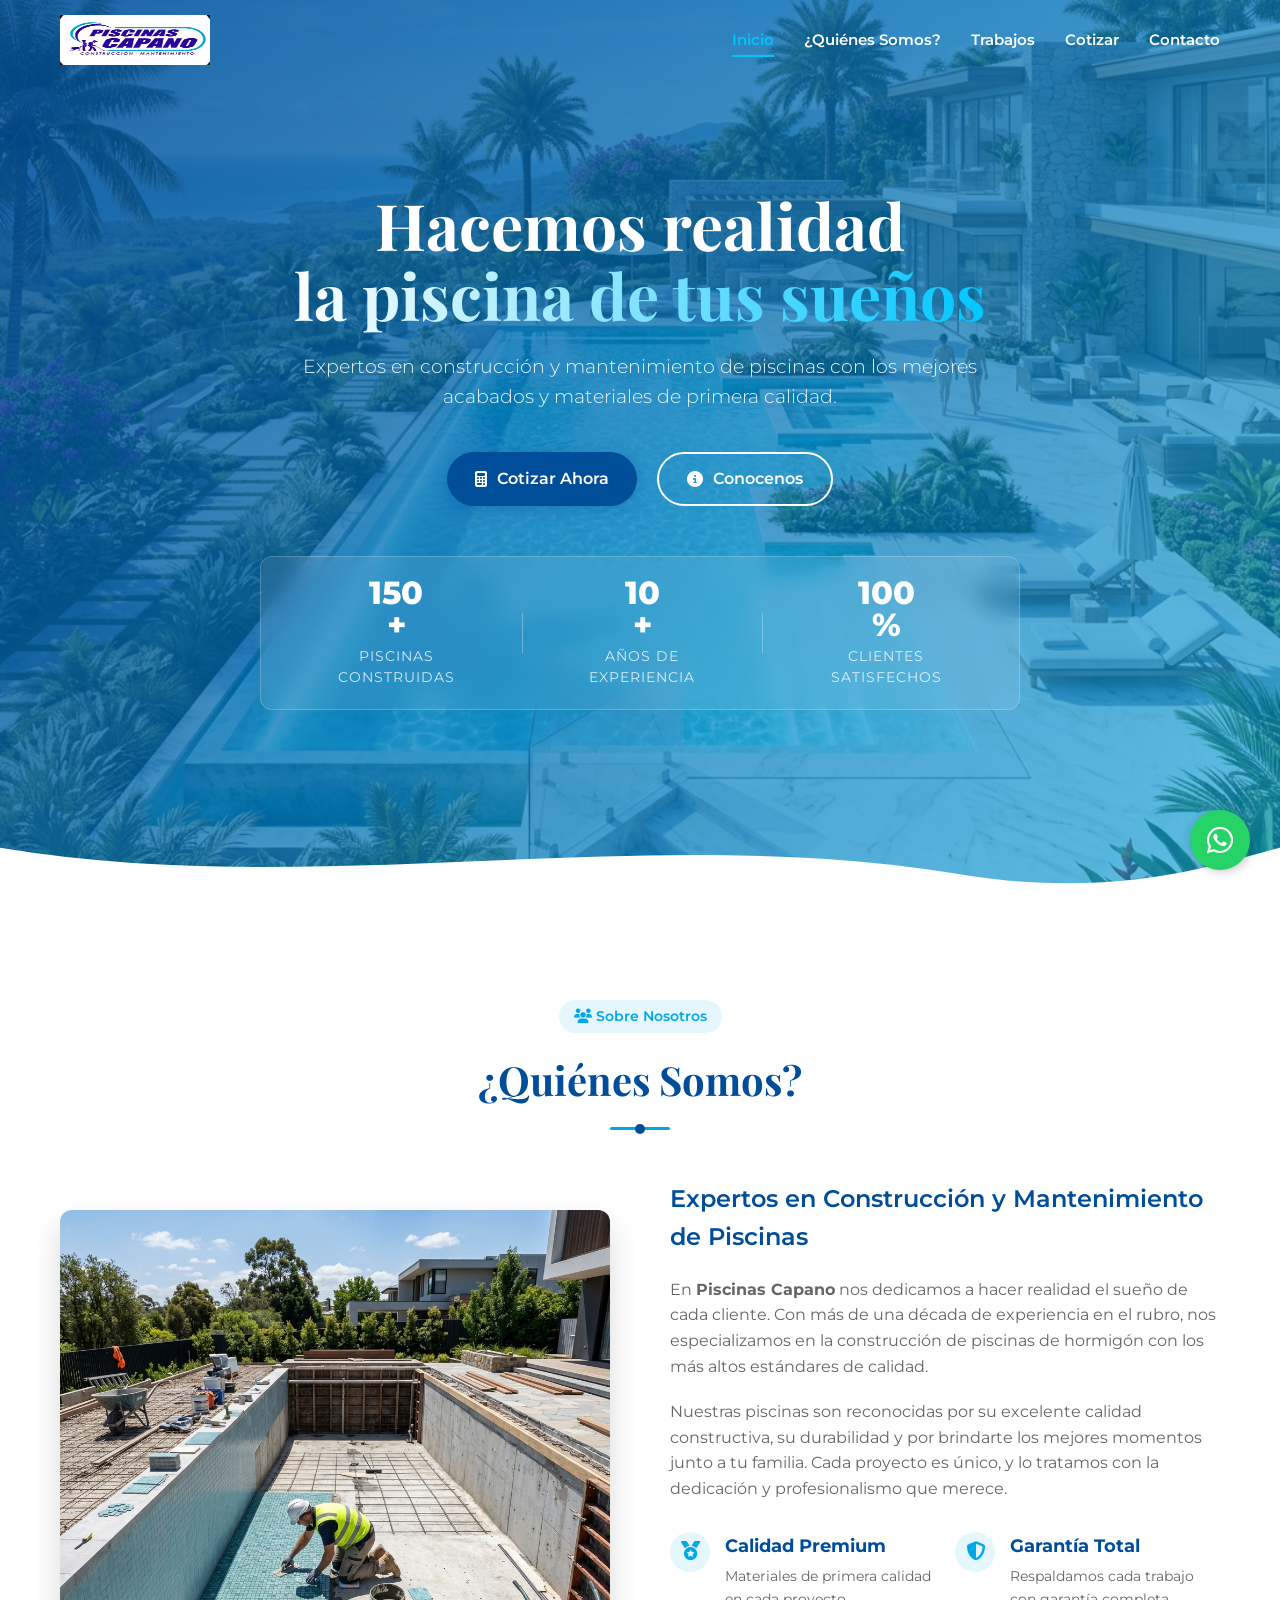
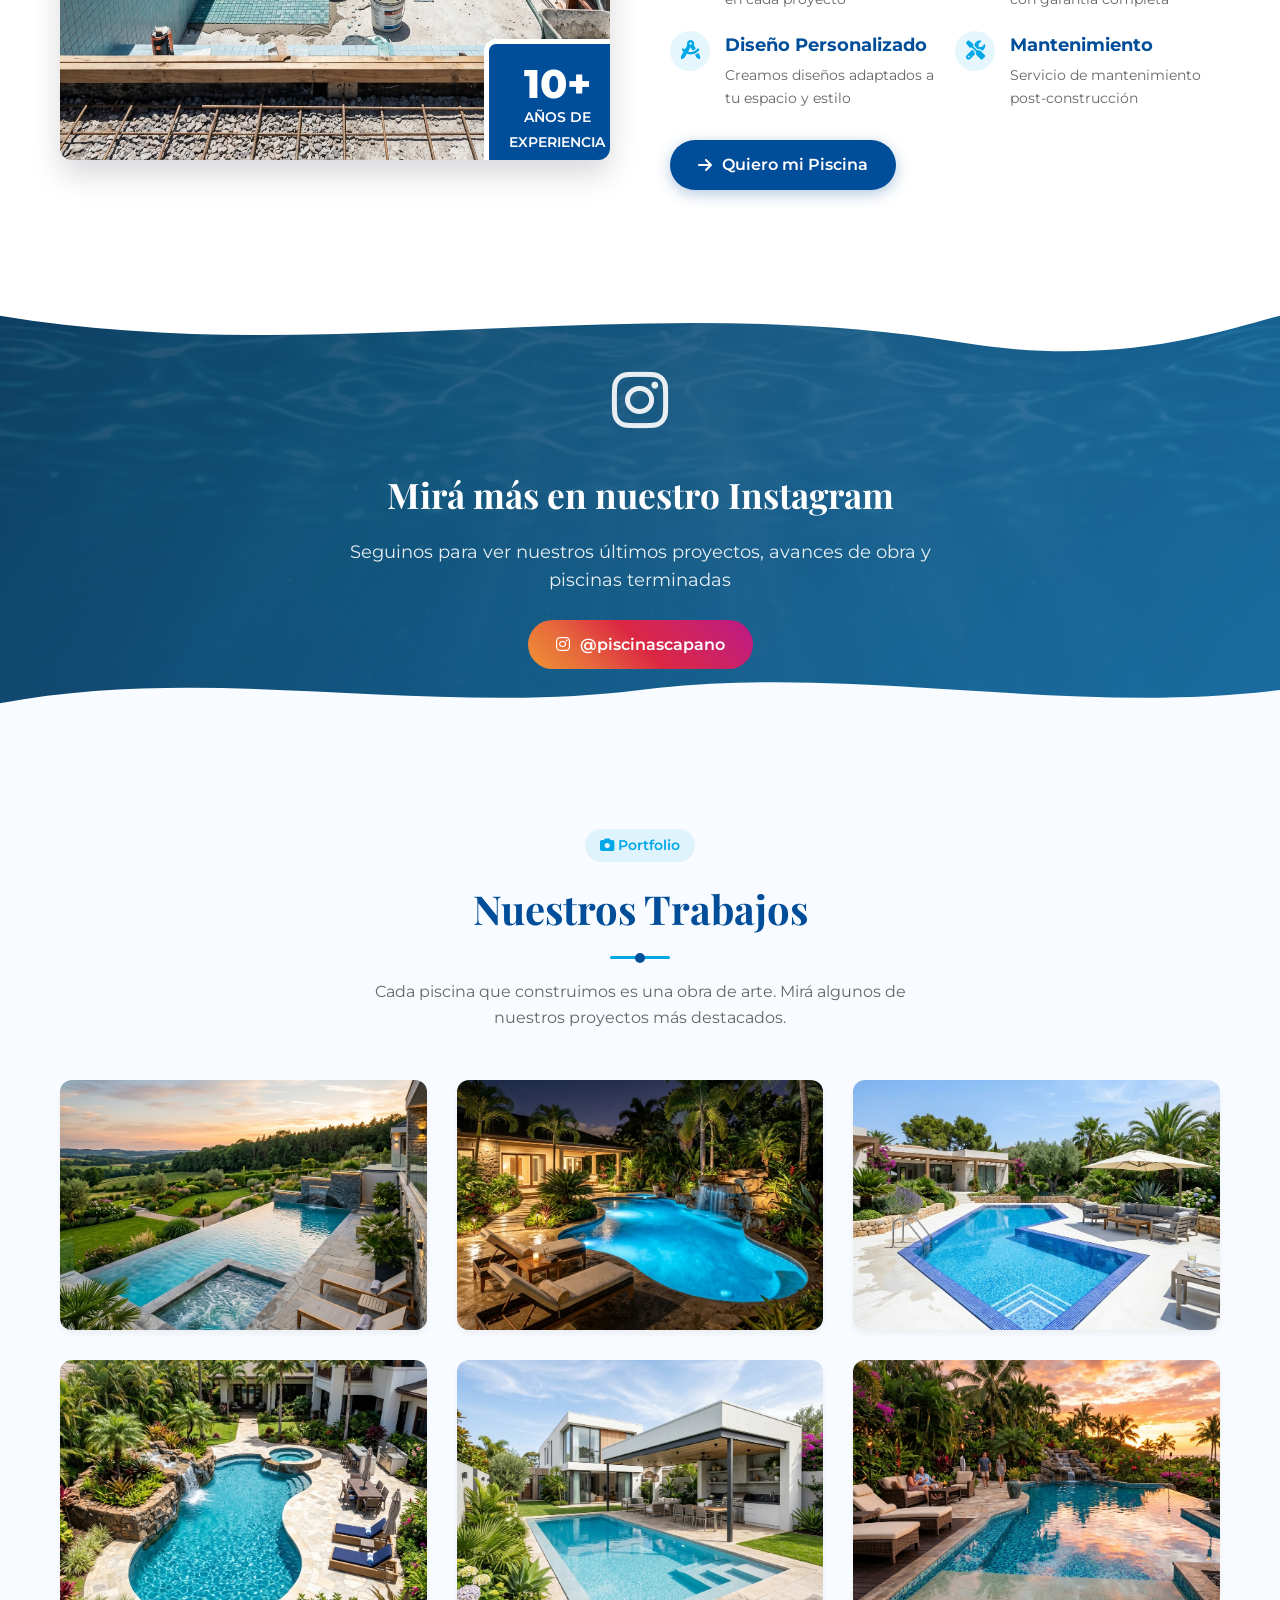
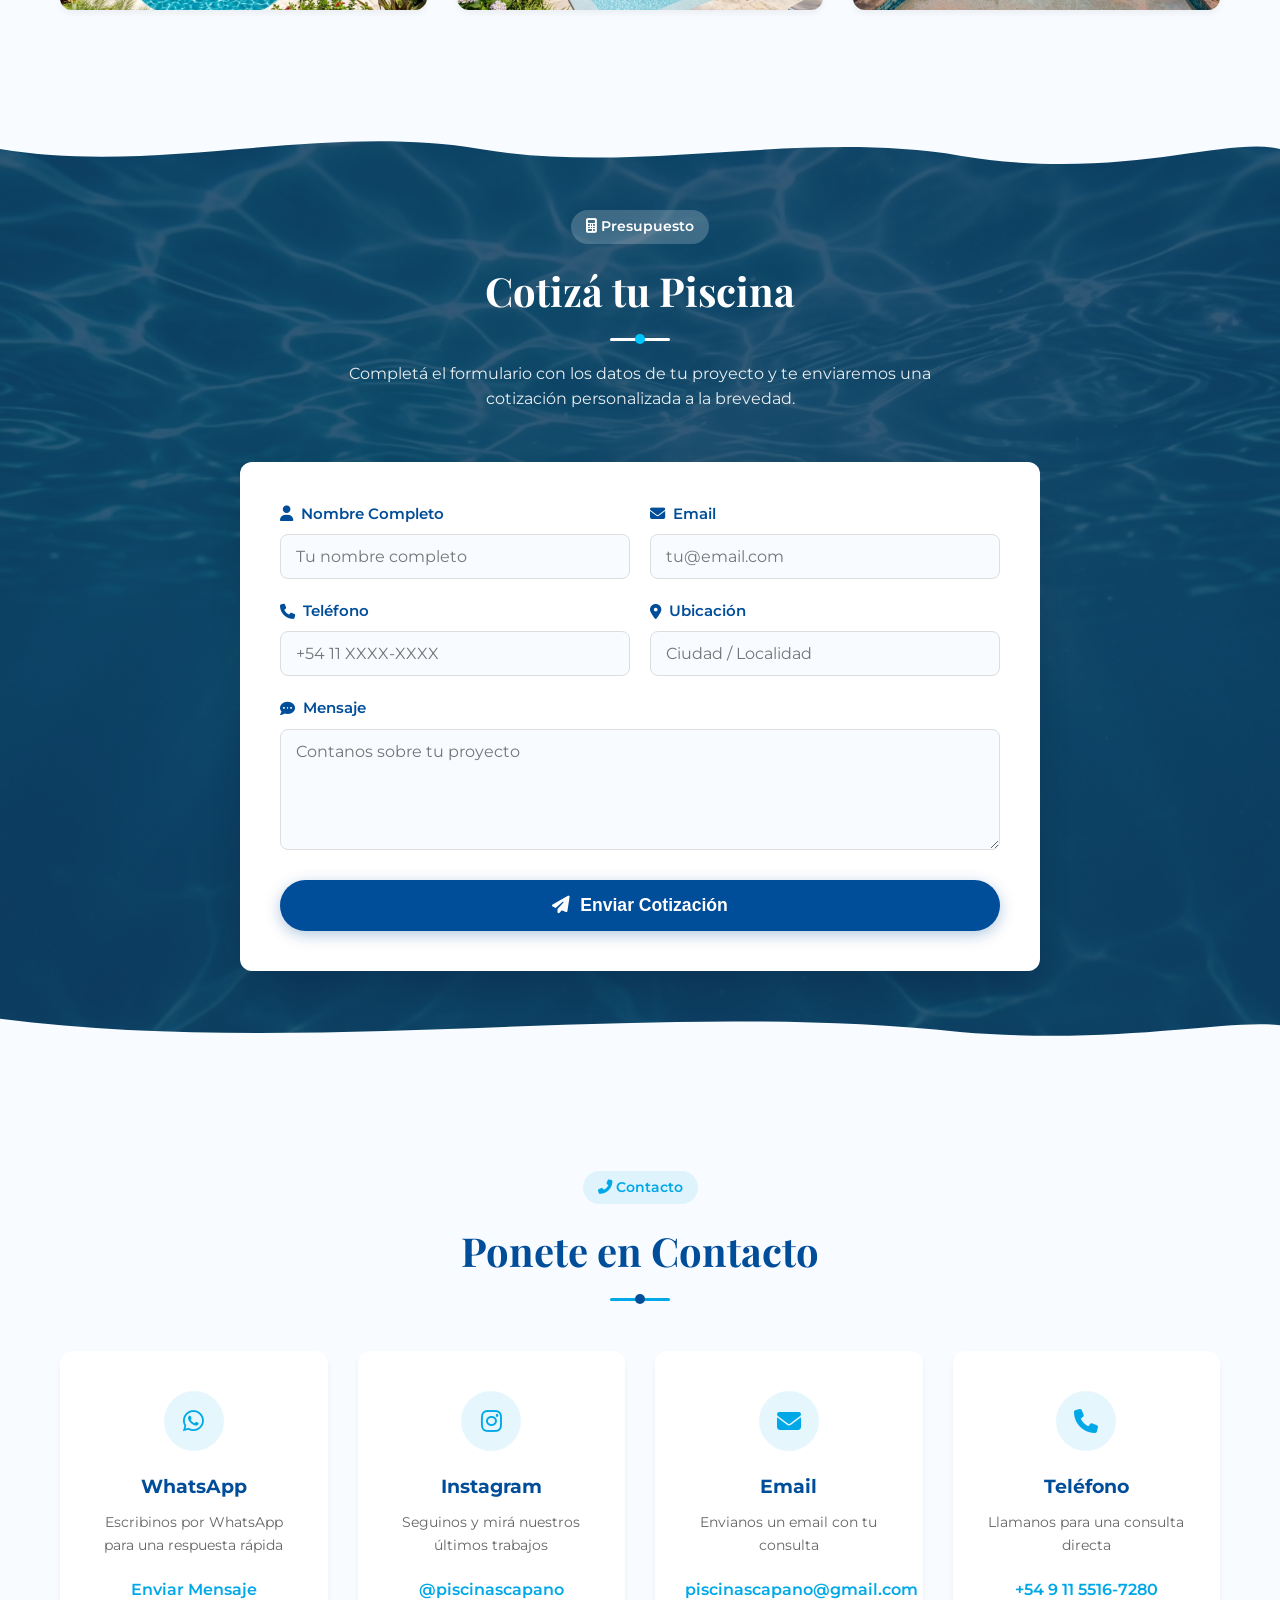
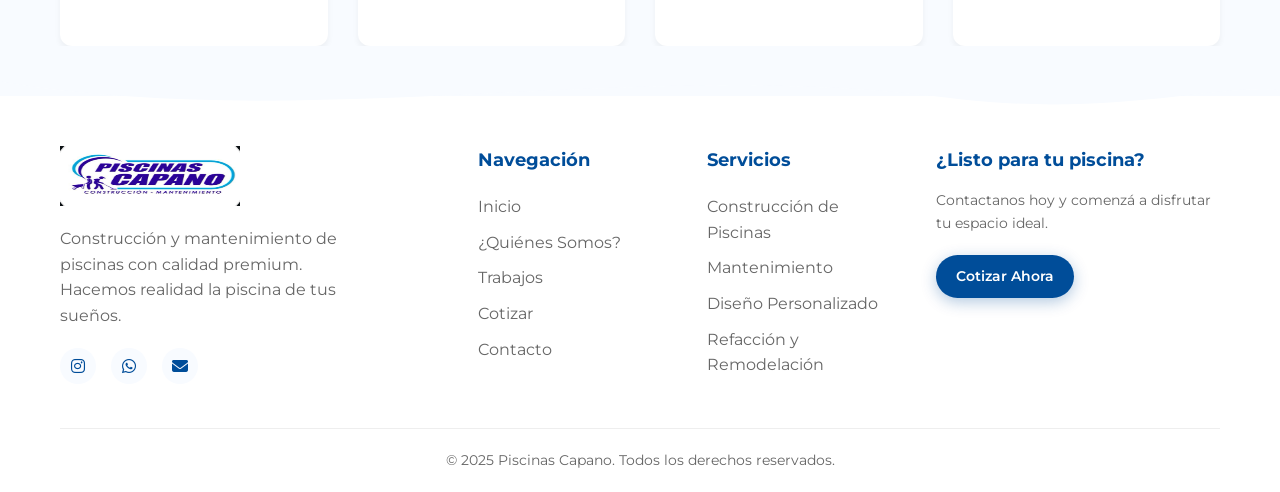
==== commit 19946a42: "piscina" ====
--- a/index.html
+++ b/index.html
@@ -11,39 +11,28 @@
     <meta property="og:type" content="website">
     <link rel="preconnect" href="https://fonts.googleapis.com">
     <link rel="preconnect" href="https://fonts.gstatic.com" crossorigin>
-    <link href="https://fonts.googleapis.com/css2?family=Montserrat:wght@300;400;500;600;700;800;900&family=Playfair+Display:wght@400;500;600;700&display=swap" rel="stylesheet">
+    <link href="https://fonts.googleapis.com/css2?family=Montserrat:wght@300;400;600;700;800&family=Playfair+Display:wght@400;600;700&display=swap" rel="stylesheet">
     <link rel="stylesheet" href="https://cdnjs.cloudflare.com/ajax/libs/font-awesome/6.5.1/css/all.min.css">
     <link rel="stylesheet" href="styles.css">
 </head>
 <body>
-    <!-- Preloader -->
-    <div id="preloader">
-        <div class="loader-container">
-            <div class="water-drop"></div>
-            <div class="water-drop delay-1"></div>
-            <div class="water-drop delay-2"></div>
-            <p class="loader-text">Piscinas Capano</p>
-        </div>
-    </div>
 
     <!-- Navigation -->
     <nav id="navbar" class="navbar">
         <div class="nav-container">
             <a href="#inicio" class="nav-logo">
-                <img src="images/logo.png" alt="Piscinas Capano Logo" class="logo-img">
+                <img src="images/logo.png" alt="Piscinas Capano Logo" class="logo-img" width="150" height="50">
             </a>
             <div class="nav-menu" id="navMenu">
-                <a href="#inicio" class="nav-link active" data-section="inicio">Inicio</a>
-                <a href="#quienessomos" class="nav-link" data-section="quienessomos">¿Quiénes Somos?</a>
-                <a href="#trabajos" class="nav-link" data-section="trabajos">Trabajos</a>
-                <a href="#cotizar" class="nav-link" data-section="cotizar">Cotizar</a>
-                <a href="#contacto" class="nav-link" data-section="contacto">Contacto</a>
-            </div>
-            <div class="hamburger" id="hamburger">
-                <span></span>
-                <span></span>
-                <span></span>
-            </div>
+                <a href="#inicio" class="nav-link active">Inicio</a>
+                <a href="#quienessomos" class="nav-link">¿Quiénes Somos?</a>
+                <a href="#trabajos" class="nav-link">Trabajos</a>
+                <a href="#cotizar" class="nav-link">Cotizar</a>
+                <a href="#contacto" class="nav-link">Contacto</a>
+            </div>
+            <button class="hamburger" id="hamburger" aria-label="Menú">
+                <span></span><span></span><span></span>
+            </button>
         </div>
     </nav>
 
@@ -52,32 +41,16 @@
         <div class="hero-water-bg"></div>
         <div class="hero-overlay"></div>
         <div class="bubbles-container">
-            <div class="bubble"></div>
-            <div class="bubble"></div>
-            <div class="bubble"></div>
-            <div class="bubble"></div>
-            <div class="bubble"></div>
-            <div class="bubble"></div>
-            <div class="bubble"></div>
-            <div class="bubble"></div>
-            <div class="bubble"></div>
-            <div class="bubble"></div>
+            <div class="bubble"></div><div class="bubble"></div><div class="bubble"></div>
+            <div class="bubble"></div><div class="bubble"></div><div class="bubble"></div>
+            <div class="bubble"></div><div class="bubble"></div>
         </div>
         <div class="hero-content">
-            <h1 class="hero-title">
-                Hacemos realidad<br>
-                <span class="gradient-text">la piscina de tus sueños</span>
-            </h1>
+            <h1 class="hero-title">Hacemos realidad<br><span class="gradient-text">la piscina de tus sueños</span></h1>
             <p class="hero-subtitle">Expertos en construcción y mantenimiento de piscinas con los mejores acabados y materiales de primera calidad.</p>
             <div class="hero-buttons">
-                <a href="#cotizar" class="btn btn-primary">
-                    <i class="fas fa-calculator"></i>
-                    Cotizar Ahora
-                </a>
-                <a href="#quienessomos" class="btn btn-outline">
-                    <i class="fas fa-info-circle"></i>
-                    Conocenos
-                </a>
+                <a href="#cotizar" class="btn btn-primary"><i class="fas fa-calculator"></i> Cotizar Ahora</a>
+                <a href="#quienessomos" class="btn btn-outline"><i class="fas fa-info-circle"></i> Conocenos</a>
             </div>
             <div class="hero-stats">
                 <div class="stat-item">
@@ -96,19 +69,8 @@
                 </div>
             </div>
         </div>
-        <div class="hero-scroll-indicator">
-            <a href="#quienessomos">
-                <div class="mouse">
-                    <div class="mouse-wheel"></div>
-                </div>
-                <span>Descubrí más</span>
-            </a>
-        </div>
-        <!-- Wave divider -->
         <div class="wave-divider">
-            <svg viewBox="0 0 1440 120" preserveAspectRatio="none">
-                <path d="M0,40 C360,120 720,0 1080,80 C1260,120 1380,60 1440,40 L1440,120 L0,120 Z" fill="#ffffff"/>
-            </svg>
+            <svg viewBox="0 0 1440 120" preserveAspectRatio="none"><path d="M0,40 C360,120 720,0 1080,80 C1260,120 1380,60 1440,40 L1440,120 L0,120 Z" fill="#fff"/></svg>
         </div>
     </section>
 
@@ -123,7 +85,7 @@
             <div class="about-grid">
                 <div class="about-image-container">
                     <div class="about-image-wrapper">
-                        <img src="images/pool-construction.png" alt="Piscinas Capano - Construcción de piscinas" class="about-image">
+                        <img src="images/pool-construction.png" alt="Construcción de piscinas" class="about-image" loading="lazy" width="600" height="400">
                         <div class="about-image-overlay">
                             <div class="experience-badge">
                                 <span class="exp-number">10+</span>
@@ -134,89 +96,35 @@
                 </div>
                 <div class="about-content">
                     <h3 class="about-subtitle">Expertos en Construcción y Mantenimiento de Piscinas</h3>
-                    <p class="about-text">
-                        En <strong>Piscinas Capano</strong> nos dedicamos a hacer realidad el sueño de cada cliente. Con más de una década de experiencia en el rubro, nos especializamos en la construcción de piscinas de hormigón con los más altos estándares de calidad.
-                    </p>
-                    <p class="about-text">
-                        Nuestras piscinas son reconocidas por su excelente calidad constructiva, su durabilidad y por brindarte los mejores momentos junto a tu familia. Cada proyecto es único, y lo tratamos con la dedicación y profesionalismo que merece.
-                    </p>
+                    <p class="about-text">En <strong>Piscinas Capano</strong> nos dedicamos a hacer realidad el sueño de cada cliente. Con más de una década de experiencia en el rubro, nos especializamos en la construcción de piscinas de hormigón con los más altos estándares de calidad.</p>
+                    <p class="about-text">Nuestras piscinas son reconocidas por su excelente calidad constructiva, su durabilidad y por brindarte los mejores momentos junto a tu familia. Cada proyecto es único, y lo tratamos con la dedicación y profesionalismo que merece.</p>
                     <div class="about-features">
-                        <div class="feature-item">
-                            <div class="feature-icon">
-                                <i class="fas fa-medal"></i>
-                            </div>
-                            <div class="feature-text">
-                                <h4>Calidad Premium</h4>
-                                <p>Materiales de primera calidad en cada proyecto</p>
-                            </div>
-                        </div>
-                        <div class="feature-item">
-                            <div class="feature-icon">
-                                <i class="fas fa-shield-alt"></i>
-                            </div>
-                            <div class="feature-text">
-                                <h4>Garantía Total</h4>
-                                <p>Respaldamos cada trabajo con garantía completa</p>
-                            </div>
-                        </div>
-                        <div class="feature-item">
-                            <div class="feature-icon">
-                                <i class="fas fa-drafting-compass"></i>
-                            </div>
-                            <div class="feature-text">
-                                <h4>Diseño Personalizado</h4>
-                                <p>Creamos diseños adaptados a tu espacio y estilo</p>
-                            </div>
-                        </div>
-                        <div class="feature-item">
-                            <div class="feature-icon">
-                                <i class="fas fa-tools"></i>
-                            </div>
-                            <div class="feature-text">
-                                <h4>Mantenimiento</h4>
-                                <p>Servicio de mantenimiento post-construcción</p>
-                            </div>
-                        </div>
-                    </div>
-                    <a href="https://wa.me/5491155167280" target="_blank" class="btn btn-primary">
-                        <i class="fas fa-arrow-right"></i>
-                        Quiero mi Piscina
-                    </a>
-                </div>
-            </div>
-        </div>
-    </section>
-
-    <!-- Instagram Feed Section -->
+                        <div class="feature-item"><div class="feature-icon"><i class="fas fa-medal"></i></div><div class="feature-text"><h4>Calidad Premium</h4><p>Materiales de primera calidad en cada proyecto</p></div></div>
+                        <div class="feature-item"><div class="feature-icon"><i class="fas fa-shield-alt"></i></div><div class="feature-text"><h4>Garantía Total</h4><p>Respaldamos cada trabajo con garantía completa</p></div></div>
+                        <div class="feature-item"><div class="feature-icon"><i class="fas fa-drafting-compass"></i></div><div class="feature-text"><h4>Diseño Personalizado</h4><p>Creamos diseños adaptados a tu espacio y estilo</p></div></div>
+                        <div class="feature-item"><div class="feature-icon"><i class="fas fa-tools"></i></div><div class="feature-text"><h4>Mantenimiento</h4><p>Servicio de mantenimiento post-construcción</p></div></div>
+                    </div>
+                    <a href="https://wa.me/5491155167280" target="_blank" class="btn btn-primary"><i class="fas fa-arrow-right"></i> Quiero mi Piscina</a>
+                </div>
+            </div>
+        </div>
+    </section>
+
+    <!-- Instagram Section -->
     <section class="instagram-section">
-        <!-- Wave Divider Top -->
-        <div class="wave-divider wave-top">
-            <svg viewBox="0 0 1440 120" preserveAspectRatio="none">
-                <path d="M0,40 C360,120 720,0 1080,80 C1260,120 1380,60 1440,40 L1440,0 L0,0 Z" fill="#ffffff"/>
-            </svg>
-        </div>
+        <div class="wave-divider wave-top"><svg viewBox="0 0 1440 120" preserveAspectRatio="none"><path d="M0,40 C360,120 720,0 1080,80 C1260,120 1380,60 1440,40 L1440,0 L0,0 Z" fill="#fff"/></svg></div>
         <div class="container">
             <div class="instagram-content">
-                <div class="instagram-icon-large">
-                    <i class="fab fa-instagram"></i>
-                </div>
+                <div class="instagram-icon-large"><i class="fab fa-instagram"></i></div>
                 <h2>Mirá más en nuestro Instagram</h2>
                 <p>Seguinos para ver nuestros últimos proyectos, avances de obra y piscinas terminadas</p>
-                <a href="https://www.instagram.com/piscinascapano/" target="_blank" rel="noopener noreferrer" class="btn btn-instagram">
-                    <i class="fab fa-instagram"></i>
-                    @piscinascapano
-                </a>
-            </div>
-        </div>
-        <!-- Wave Divider Bottom -->
-        <div class="wave-divider">
-            <svg viewBox="0 0 1440 120" preserveAspectRatio="none">
-                <path d="M0,80 C240,20 480,100 720,60 C960,20 1200,100 1440,60 L1440,120 L0,120 Z" fill="#f8fbff"/>
-            </svg>
-        </div>
-    </section>
-
-    <!-- Works/Portfolio Section -->
+                <a href="https://www.instagram.com/piscinascapano/" target="_blank" rel="noopener noreferrer" class="btn btn-instagram"><i class="fab fa-instagram"></i> @piscinascapano</a>
+            </div>
+        </div>
+        <div class="wave-divider"><svg viewBox="0 0 1440 120" preserveAspectRatio="none"><path d="M0,80 C240,20 480,100 720,60 C960,20 1200,100 1440,60 L1440,120 L0,120 Z" fill="#f8fbff"/></svg></div>
+    </section>
+
+    <!-- Works Section -->
     <section id="trabajos" class="works-section">
         <div class="container">
             <div class="section-header">
@@ -226,93 +134,22 @@
                 <p class="section-description">Cada piscina que construimos es una obra de arte. Mirá algunos de nuestros proyectos más destacados.</p>
             </div>
             <div class="works-grid">
-                <div class="work-card" data-category="construccion">
-                    <div class="work-image-container">
-                        <img src="images/pool-1.png" alt="Piscina con cascada y spa" class="work-image" loading="lazy">
-                        <div class="work-overlay">
-                            <div class="work-info">
-                                <span class="work-category">Construcción</span>
-                                <h3 class="work-title">Piscina Infinity con Spa</h3>
-                                <p class="work-description">Diseño moderno con cascada integrada y vista panorámica</p>
-                            </div>
-                        </div>
-                    </div>
-                </div>
-                <div class="work-card" data-category="construccion">
-                    <div class="work-image-container">
-                        <img src="images/pool-2.png" alt="Piscina nocturna con iluminación LED" class="work-image" loading="lazy">
-                        <div class="work-overlay">
-                            <div class="work-info">
-                                <span class="work-category">Construcción</span>
-                                <h3 class="work-title">Piscina Freeform con Cascada</h3>
-                                <p class="work-description">Diseño orgánico con iluminación LED y piedra natural</p>
-                            </div>
-                        </div>
-                    </div>
-                </div>
-                <div class="work-card" data-category="construccion">
-                    <div class="work-image-container">
-                        <img src="images/pool-3.png" alt="Piscina geométrica moderna" class="work-image" loading="lazy">
-                        <div class="work-overlay">
-                            <div class="work-info">
-                                <span class="work-category">Construcción</span>
-                                <h3 class="work-title">Piscina Geométrica Premium</h3>
-                                <p class="work-description">Líneas modernas con venecitas azules y deck en piedra</p>
-                            </div>
-                        </div>
-                    </div>
-                </div>
-                <div class="work-card" data-category="construccion">
-                    <div class="work-image-container">
-                        <img src="images/pool-4.png" alt="Piscina con spa integrado vista aérea" class="work-image" loading="lazy">
-                        <div class="work-overlay">
-                            <div class="work-info">
-                                <span class="work-category">Construcción</span>
-                                <h3 class="work-title">Piscina Resort con Jacuzzi</h3>
-                                <p class="work-description">Diseño tropical con spa integrado y cascada natural</p>
-                            </div>
-                        </div>
-                    </div>
-                </div>
-                <div class="work-card" data-category="construccion">
-                    <div class="work-image-container">
-                        <img src="images/pool-5.png" alt="Piscina rectangular moderna con quincho" class="work-image" loading="lazy">
-                        <div class="work-overlay">
-                            <div class="work-info">
-                                <span class="work-category">Construcción</span>
-                                <h3 class="work-title">Piscina Contemporánea</h3>
-                                <p class="work-description">Estilo minimalista con quincho integrado y jardín</p>
-                            </div>
-                        </div>
-                    </div>
-                </div>
-                <div class="work-card" data-category="construccion">
-                    <div class="work-image-container">
-                        <img src="images/pool-6.png" alt="Piscina estilo resort con atardecer" class="work-image" loading="lazy">
-                        <div class="work-overlay">
-                            <div class="work-info">
-                                <span class="work-category">Construcción</span>
-                                <h3 class="work-title">Piscina Beach Entry</h3>
-                                <p class="work-description">Entrada playa con agua en cascada y paisajismo tropical</p>
-                            </div>
-                        </div>
-                    </div>
-                </div>
-            </div>
-        </div>
-    </section>
-
-    <!-- Quote/Cotizar Section -->
+                <div class="work-card"><div class="work-image-container"><img src="images/pool-1.png" alt="Piscina Infinity con Spa" class="work-image" loading="lazy" width="400" height="250"><div class="work-overlay"><div class="work-info"><span class="work-category">Construcción</span><h3 class="work-title">Piscina Infinity con Spa</h3><p class="work-description">Diseño moderno con cascada integrada y vista panorámica</p></div></div></div></div>
+                <div class="work-card"><div class="work-image-container"><img src="images/pool-2.png" alt="Piscina Freeform con Cascada" class="work-image" loading="lazy" width="400" height="250"><div class="work-overlay"><div class="work-info"><span class="work-category">Construcción</span><h3 class="work-title">Piscina Freeform con Cascada</h3><p class="work-description">Diseño orgánico con iluminación LED y piedra natural</p></div></div></div></div>
+                <div class="work-card"><div class="work-image-container"><img src="images/pool-3.png" alt="Piscina Geométrica Premium" class="work-image" loading="lazy" width="400" height="250"><div class="work-overlay"><div class="work-info"><span class="work-category">Construcción</span><h3 class="work-title">Piscina Geométrica Premium</h3><p class="work-description">Líneas modernas con venecitas azules y deck en piedra</p></div></div></div></div>
+                <div class="work-card"><div class="work-image-container"><img src="images/pool-4.png" alt="Piscina Resort con Jacuzzi" class="work-image" loading="lazy" width="400" height="250"><div class="work-overlay"><div class="work-info"><span class="work-category">Construcción</span><h3 class="work-title">Piscina Resort con Jacuzzi</h3><p class="work-description">Diseño tropical con spa integrado y cascada natural</p></div></div></div></div>
+                <div class="work-card"><div class="work-image-container"><img src="images/pool-5.png" alt="Piscina Contemporánea" class="work-image" loading="lazy" width="400" height="250"><div class="work-overlay"><div class="work-info"><span class="work-category">Construcción</span><h3 class="work-title">Piscina Contemporánea</h3><p class="work-description">Estilo minimalista con quincho integrado y jardín</p></div></div></div></div>
+                <div class="work-card"><div class="work-image-container"><img src="images/pool-6.png" alt="Piscina Beach Entry" class="work-image" loading="lazy" width="400" height="250"><div class="work-overlay"><div class="work-info"><span class="work-category">Construcción</span><h3 class="work-title">Piscina Beach Entry</h3><p class="work-description">Entrada playa con agua en cascada y paisajismo tropical</p></div></div></div></div>
+            </div>
+        </div>
+    </section>
+
+    <!-- Quote Section -->
     <section id="cotizar" class="quote-section">
-        <!-- Wave Divider Top -->
-        <div class="wave-divider wave-top">
-            <svg viewBox="0 0 1440 120" preserveAspectRatio="none">
-                <path d="M0,60 C180,100 360,20 540,60 C720,100 900,30 1080,70 C1260,110 1380,40 1440,60 L1440,0 L0,0 Z" fill="#f8fbff"/>
-            </svg>
-        </div>
+        <div class="wave-divider wave-top"><svg viewBox="0 0 1440 120" preserveAspectRatio="none"><path d="M0,60 C180,100 360,20 540,60 C720,100 900,30 1080,70 C1260,110 1380,40 1440,60 L1440,0 L0,0 Z" fill="#f8fbff"/></svg></div>
         <div class="quote-water-bg"></div>
         <div class="container">
-            <div class="section-header light-header">
+            <div class="section-header">
                 <span class="section-tag light"><i class="fas fa-calculator"></i> Presupuesto</span>
                 <h2 class="section-title light">Cotizá tu Piscina</h2>
                 <div class="title-underline light"></div>
@@ -320,12 +157,10 @@
             </div>
             <div class="quote-form-container">
                 <form id="quoteForm" class="quote-form" action="https://formsubmit.co/piscinascapano@gmail.com" method="POST">
-                    <!-- FormSubmit Configuration -->
                     <input type="hidden" name="_subject" value="Nueva Cotización - Piscinas Capano">
                     <input type="hidden" name="_captcha" value="false">
                     <input type="hidden" name="_template" value="table">
                     <input type="hidden" name="_next" value="">
-                    
                     <div class="form-row">
                         <div class="form-group">
                             <label for="nombre"><i class="fas fa-user"></i> Nombre Completo</label>
@@ -346,47 +181,20 @@
                             <input type="text" id="ubicacion" name="Ubicacion" placeholder="Ciudad / Localidad" required>
                         </div>
                     </div>
-                    <div class="form-row">
-                        <div class="form-group">
-                            <label for="tipo"><i class="fas fa-swimming-pool"></i> Tipo de Piscina</label>
-                            <select id="tipo" name="Tipo de Piscina" required>
-                                <option value="" disabled selected>Seleccioná una opción</option>
-                                <option value="Rectangular">Rectangular</option>
-                                <option value="Freeform / Irregular">Freeform / Irregular</option>
-                                <option value="Infinity / Desborde">Infinity / Desborde</option>
-                                <option value="Con Spa / Jacuzzi">Con Spa / Jacuzzi</option>
-                                <option value="Otro diseño">Otro diseño</option>
-                            </select>
-                        </div>
-                        <div class="form-group">
-                            <label for="medidas"><i class="fas fa-ruler-combined"></i> Medidas Estimadas</label>
-                            <input type="text" id="medidas" name="Medidas" placeholder="Ej: 8m x 4m x 1.5m">
-                        </div>
-                    </div>
                     <div class="form-group full-width">
-                        <label for="mensaje"><i class="fas fa-comment-dots"></i> Mensaje / Detalles Adicionales</label>
-                        <textarea id="mensaje" name="Mensaje" rows="5" placeholder="Contanos sobre tu proyecto ideal: tipo de acabado, accesorios deseados, presupuesto aproximado, etc."></textarea>
-                    </div>
-                    <button type="submit" class="btn btn-primary btn-submit" id="submitBtn">
-                        <i class="fas fa-paper-plane"></i>
-                        Enviar Cotización
-                    </button>
+                        <label for="mensaje"><i class="fas fa-comment-dots"></i> Mensaje</label>
+                        <textarea id="mensaje" name="Mensaje" rows="5" placeholder="Contanos sobre tu proyecto"></textarea>
+                    </div>
+                    <button type="submit" class="btn btn-primary btn-submit"><i class="fas fa-paper-plane"></i> Enviar Cotización</button>
                 </form>
-                <div id="formSuccess" class="form-success" style="display: none;">
-                    <div class="success-icon">
-                        <i class="fas fa-check-circle"></i>
-                    </div>
+                <div id="formSuccess" class="form-success" style="display:none">
+                    <div class="success-icon"><i class="fas fa-check-circle"></i></div>
                     <h3>¡Mensaje Enviado!</h3>
                     <p>Gracias por contactarnos. Te responderemos a la brevedad con tu cotización personalizada.</p>
                 </div>
             </div>
         </div>
-        <!-- Wave Divider Bottom -->
-        <div class="wave-divider">
-            <svg viewBox="0 0 1440 120" preserveAspectRatio="none">
-                <path d="M0,40 C360,100 720,10 1080,60 C1260,80 1380,40 1440,50 L1440,120 L0,120 Z" fill="#f8fbff"/>
-            </svg>
-        </div>
+        <div class="wave-divider"><svg viewBox="0 0 1440 120" preserveAspectRatio="none"><path d="M0,40 C360,100 720,10 1080,60 C1260,80 1380,40 1440,50 L1440,120 L0,120 Z" fill="#f8fbff"/></svg></div>
     </section>
 
     <!-- Contact Section -->
@@ -399,33 +207,25 @@
             </div>
             <div class="contact-grid">
                 <div class="contact-card">
-                    <div class="contact-icon">
-                        <i class="fab fa-whatsapp"></i>
-                    </div>
+                    <div class="contact-icon"><i class="fab fa-whatsapp"></i></div>
                     <h3>WhatsApp</h3>
                     <p>Escribinos por WhatsApp para una respuesta rápida</p>
                     <a href="https://wa.me/5491155167280" target="_blank" class="contact-link">Enviar Mensaje</a>
                 </div>
                 <div class="contact-card">
-                    <div class="contact-icon">
-                        <i class="fab fa-instagram"></i>
-                    </div>
+                    <div class="contact-icon"><i class="fab fa-instagram"></i></div>
                     <h3>Instagram</h3>
                     <p>Seguinos y mirá nuestros últimos trabajos</p>
                     <a href="https://www.instagram.com/piscinascapano/" target="_blank" class="contact-link">@piscinascapano</a>
                 </div>
                 <div class="contact-card">
-                    <div class="contact-icon">
-                        <i class="fas fa-envelope"></i>
-                    </div>
+                    <div class="contact-icon"><i class="fas fa-envelope"></i></div>
                     <h3>Email</h3>
                     <p>Envianos un email con tu consulta</p>
                     <a href="mailto:piscinascapano@gmail.com" class="contact-link">piscinascapano@gmail.com</a>
                 </div>
                 <div class="contact-card">
-                    <div class="contact-icon">
-                        <i class="fas fa-phone"></i>
-                    </div>
+                    <div class="contact-icon"><i class="fas fa-phone"></i></div>
                     <h3>Teléfono</h3>
                     <p>Llamanos para una consulta directa</p>
                     <a href="tel:+5491155167280" class="contact-link">+54 9 11 5516-7280</a>
@@ -436,26 +236,16 @@
 
     <!-- Footer -->
     <footer class="footer">
-        <div class="footer-wave">
-            <svg viewBox="0 0 1440 120" preserveAspectRatio="none">
-                <path d="M0,40 C360,100 720,10 1080,60 C1260,80 1380,40 1440,50 L1440,0 L0,0 Z" fill="#f8fbff"/>
-            </svg>
-        </div>
+        <div class="footer-wave"><svg viewBox="0 0 1440 120" preserveAspectRatio="none"><path d="M0,40 C360,100 720,10 1080,60 C1260,80 1380,40 1440,50 L1440,0 L0,0 Z" fill="#f8fbff"/></svg></div>
         <div class="container">
             <div class="footer-grid">
                 <div class="footer-brand">
-                    <img src="images/logo.png" alt="Piscinas Capano" class="footer-logo">
+                    <img src="images/logo.png" alt="Piscinas Capano" class="footer-logo" width="180" height="60">
                     <p>Construcción y mantenimiento de piscinas con calidad premium. Hacemos realidad la piscina de tus sueños.</p>
                     <div class="footer-socials">
-                        <a href="https://www.instagram.com/piscinascapano/" target="_blank" rel="noopener noreferrer" aria-label="Instagram">
-                            <i class="fab fa-instagram"></i>
-                        </a>
-                        <a href="https://wa.me/5491155167280" target="_blank" rel="noopener noreferrer" aria-label="WhatsApp">
-                            <i class="fab fa-whatsapp"></i>
-                        </a>
-                        <a href="mailto:piscinascapano@gmail.com" aria-label="Email">
-                            <i class="fas fa-envelope"></i>
-                        </a>
+                        <a href="https://www.instagram.com/piscinascapano/" target="_blank" rel="noopener noreferrer" aria-label="Instagram"><i class="fab fa-instagram"></i></a>
+                        <a href="https://wa.me/5491155167280" target="_blank" rel="noopener noreferrer" aria-label="WhatsApp"><i class="fab fa-whatsapp"></i></a>
+                        <a href="mailto:piscinascapano@gmail.com" aria-label="Email"><i class="fas fa-envelope"></i></a>
                     </div>
                 </div>
                 <div class="footer-links">
@@ -489,15 +279,11 @@
         </div>
     </footer>
 
-    <!-- WhatsApp Float Button -->
-    <a href="https://wa.me/5491155167280" target="_blank" rel="noopener noreferrer" class="whatsapp-float" id="whatsappFloat" aria-label="Chat por WhatsApp">
-        <i class="fab fa-whatsapp"></i>
-    </a>
+    <!-- WhatsApp Float -->
+    <a href="https://wa.me/5491155167280" target="_blank" rel="noopener noreferrer" class="whatsapp-float" aria-label="Chat por WhatsApp"><i class="fab fa-whatsapp"></i></a>
 
     <!-- Back to Top -->
-    <button class="back-to-top" id="backToTop" aria-label="Volver arriba">
-        <i class="fas fa-chevron-up"></i>
-    </button>
+    <button class="back-to-top" id="backToTop" aria-label="Volver arriba"><i class="fas fa-chevron-up"></i></button>
 
     <script src="script.js"></script>
 </body>
--- a/styles.css
+++ b/styles.css
@@ -1,1350 +1,233 @@
-/* Base Styles & Variables */
+/* === Variables === */
 :root {
-    --primary-color: #004d99; /* Deep blue from logo */
-    --secondary-color: #00a8e8; /* Light blue from logo */
-    --accent-color: #00c6ff; /* Cyan accent */
-    --text-main: #333333;
-    --text-light: #666666;
-    --white: #ffffff;
+    --primary: #004d99;
+    --secondary: #00a8e8;
+    --accent: #00c6ff;
+    --text: #333;
+    --text-light: #666;
+    --white: #fff;
     --bg-light: #f8fbff;
-    --bg-gray: #f5f5f5;
-    
     --water-deep: #0f3b5e;
     --water-mid: #1d6fa5;
-    --water-light: #48a9e6;
-    
-    --font-primary: 'Montserrat', sans-serif;
-    --font-secondary: 'Playfair Display', serif;
-    
-    --transition: all 0.3s ease;
-    --shadow-sm: 0 4px 6px rgba(0,0,0,0.05);
-    --shadow-md: 0 10px 20px rgba(0,0,0,0.08);
-    --shadow-lg: 0 15px 30px rgba(0,10,30,0.15);
-    
-    --border-radius: 12px;
-}
-
-* {
-    margin: 0;
-    padding: 0;
-    box-sizing: border-box;
-}
-
-html {
-    scroll-behavior: smooth;
-    font-size: 16px;
-}
-
-body {
-    font-family: var(--font-primary);
-    color: var(--text-main);
-    line-height: 1.6;
-    overflow-x: hidden;
-    background-color: var(--white);
-}
-
-a {
-    text-decoration: none;
-    color: inherit;
-    transition: var(--transition);
-}
-
-ul {
-    list-style: none;
-}
-
-img {
-    max-width: 100%;
-    height: auto;
-}
-
-.container {
-    max-width: 1200px;
-    margin: 0 auto;
-    padding: 0 20px;
-}
-
-/* Preloader */
-#preloader {
-    position: fixed;
-    top: 0;
-    left: 0;
-    width: 100%;
-    height: 100%;
-    background: var(--bg-light);
-    display: flex;
-    justify-content: center;
-    align-items: center;
-    z-index: 9999;
-    transition: opacity 0.5s ease;
-}
-
-.loader-container {
-    display: flex;
-    flex-direction: column;
-    align-items: center;
-}
-
-.water-drop {
-    width: 20px;
-    height: 20px;
-    background: var(--secondary-color);
-    border-radius: 50%;
-    margin-bottom: 20px;
-    animation: drop 1.5s infinite cubic-bezier(0.5, 0, 0.5, 1);
-    box-shadow: 0 0 10px var(--secondary-color);
-}
-
-.water-drop.delay-1 {
-    animation-delay: 0.2s;
-    background: var(--primary-color);
-}
-
-.water-drop.delay-2 {
-    animation-delay: 0.4s;
-    background: var(--accent-color);
-}
-
-@keyframes drop {
-    0% { transform: translateY(-50px) scale(0); opacity: 0; }
-    50% { transform: translateY(0) scale(1); opacity: 1; }
-    100% { transform: translateY(50px) scale(0); opacity: 0; }
-}
-
-.loader-text {
-    font-weight: 700;
-    color: var(--primary-color);
-    letter-spacing: 2px;
-    text-transform: uppercase;
-}
-
-/* Typography & General Classes */
-.section-header {
-    text-align: center;
-    margin-bottom: 50px;
-}
-
-.section-tag {
-    display: inline-block;
-    padding: 5px 15px;
-    background: rgba(0, 168, 232, 0.1);
-    color: var(--secondary-color);
-    border-radius: 20px;
-    font-size: 0.9rem;
-    font-weight: 600;
-    margin-bottom: 15px;
-}
-
-.section-tag.light {
-    background: rgba(255, 255, 255, 0.2);
-    color: var(--white);
-}
-
-.section-title {
-    font-family: var(--font-secondary);
-    font-size: 2.5rem;
-    color: var(--primary-color);
-    margin-bottom: 15px;
-}
-
-.section-title.light {
-    color: var(--white);
-}
-
-.title-underline {
-    height: 3px;
-    width: 60px;
-    background: var(--secondary-color);
-    margin: 0 auto;
-    border-radius: 2px;
-    position: relative;
-}
-
-.title-underline::after {
-    content: '';
-    position: absolute;
-    width: 10px;
-    height: 10px;
-    background: var(--primary-color);
-    border-radius: 50%;
-    top: -3.5px;
-    left: 25px;
-}
-
-.title-underline.light {
-    background: var(--white);
-}
-
-.title-underline.light::after {
-    background: var(--accent-color);
-}
-
-.section-description {
-    max-width: 600px;
-    margin: 20px auto 0;
-    color: var(--text-light);
-}
-
-.section-description.light {
-    color: rgba(255, 255, 255, 0.9);
-}
-
-/* Buttons */
-.btn {
-    display: inline-flex;
-    align-items: center;
-    justify-content: center;
-    gap: 10px;
-    padding: 12px 28px;
-    border-radius: 30px;
-    font-weight: 600;
-    font-size: 1rem;
-    cursor: pointer;
-    transition: var(--transition);
-    border: none;
-    outline: none;
-    z-index: 1;
-    position: relative;
-    overflow: hidden;
-}
-
-.btn::before {
-    content: '';
-    position: absolute;
-    top: 0;
-    left: 0;
-    width: 0%;
-    height: 100%;
-    transition: var(--transition);
-    z-index: -1;
-    border-radius: 30px;
-}
-
-.btn-primary {
-    background: var(--primary-color);
-    color: var(--white);
-    box-shadow: 0 4px 15px rgba(0, 77, 153, 0.3);
-}
-
-.btn-primary::before {
-    background: var(--secondary-color);
-}
-
-.btn-primary:hover {
-    color: var(--white);
-    transform: translateY(-3px);
-    box-shadow: 0 6px 20px rgba(0, 77, 153, 0.4);
-}
-
-.btn-primary:hover::before {
-    width: 100%;
-}
-
-.btn-outline {
-    background: transparent;
-    color: var(--white);
-    border: 2px solid var(--white);
-}
-
-.btn-outline::before {
-    background: var(--white);
-}
-
-.btn-outline:hover {
-    color: var(--primary-color);
-}
-
-.btn-outline:hover::before {
-    width: 100%;
-}
-
-.btn-sm {
-    padding: 10px 20px;
-    font-size: 0.9rem;
-}
-
-/* Navbar */
-.navbar {
-    position: fixed;
-    top: 0;
-    left: 0;
-    width: 100%;
-    padding: 15px 0;
-    z-index: 1000;
-    transition: var(--transition);
-    background: transparent;
-}
-
-.navbar.scrolled {
-    background: rgba(255, 255, 255, 0.98);
-    box-shadow: 0 2px 10px rgba(0,0,0,0.1);
-    padding: 10px 0;
-}
-
-.nav-container {
-    max-width: 1200px;
-    margin: 0 auto;
-    padding: 0 20px;
-    display: flex;
-    justify-content: space-between;
-    align-items: center;
-}
-
-.nav-logo {
-    display: flex;
-    align-items: center;
-    z-index: 1001;
-}
-
-.logo-img {
-    height: 50px;
-    transition: var(--transition);
-}
-
-.navbar.scrolled .logo-img {
-    height: 40px;
-}
-
-.nav-menu {
-    display: flex;
-    gap: 30px;
-}
-
-.nav-link {
-    font-weight: 600;
-    color: var(--white);
-    font-size: 0.95rem;
-    position: relative;
-    padding: 5px 0;
-}
-
-.navbar.scrolled .nav-link {
-    color: var(--primary-color);
-}
-
-.nav-link::after {
-    content: '';
-    position: absolute;
-    bottom: 0;
-    left: 0;
-    width: 0;
-    height: 2px;
-    background: var(--accent-color);
-    transition: var(--transition);
-}
-
-.nav-link:hover::after, .nav-link.active::after {
-    width: 100%;
-}
-
-.nav-link:hover, .nav-link.active {
-    color: var(--accent-color);
-}
-
-.hamburger {
-    display: none;
-    flex-direction: column;
-    justify-content: space-between;
-    width: 30px;
-    height: 21px;
-    cursor: pointer;
-    z-index: 1001;
-}
-
-.hamburger span {
-    display: block;
-    height: 3px;
-    width: 100%;
-    background: var(--white);
-    border-radius: 3px;
-    transition: var(--transition);
-}
-
-.navbar.scrolled .hamburger span {
-    background: var(--primary-color);
-}
-
-.hamburger.active span:nth-child(1) {
-    transform: translateY(9px) rotate(45deg);
-}
-
-.hamburger.active span:nth-child(2) {
-    opacity: 0;
-}
-
-.hamburger.active span:nth-child(3) {
-    transform: translateY(-9px) rotate(-45deg);
-}
-
-/* Hero Section */
-.hero {
-    position: relative;
-    height: 100vh;
-    min-height: 750px;
-    display: flex;
-    align-items: center;
-    justify-content: center;
-    text-align: center;
-    overflow: hidden;
-    padding-top: 80px;
-}
-
-.hero-water-bg {
-    position: absolute;
-    top: 0;
-    left: 0;
-    width: 100%;
-    height: 100%;
-    background-image: url('images/hero-pool.png');
-    background-size: cover;
-    background-position: center;
-    background-attachment: fixed;
-    z-index: -2;
-    transform: scale(1.05);
-    animation: slowZoom 20s infinite alternate;
-}
-
-@keyframes slowZoom {
-    0% { transform: scale(1); }
-    100% { transform: scale(1.1); }
-}
-
-.hero-overlay {
-    position: absolute;
-    top: 0;
-    left: 0;
-    width: 100%;
-    height: 100%;
-    background: linear-gradient(135deg, rgba(0, 77, 153, 0.85) 0%, rgba(0, 168, 232, 0.6) 100%);
-    z-index: -1;
-}
-
-/* Bubbles animation */
-.bubbles-container {
-    position: absolute;
-    top: 0;
-    left: 0;
-    width: 100%;
-    height: 100%;
-    z-index: 0;
-    overflow: hidden;
-    pointer-events: none;
-}
-
-.bubble {
-    position: absolute;
-    bottom: -100px;
-    width: 40px;
-    height: 40px;
-    background: rgba(255, 255, 255, 0.1);
-    border-radius: 50%;
-    opacity: 0.5;
-    animation: rise 10s infinite ease-in;
-}
-
-.bubble:nth-child(1) { width: 40px; height: 40px; left: 10%; animation-duration: 8s; }
-.bubble:nth-child(2) { width: 20px; height: 20px; left: 20%; animation-duration: 5s; animation-delay: 1s; }
-.bubble:nth-child(3) { width: 50px; height: 50px; left: 35%; animation-duration: 10s; animation-delay: 2s; }
-.bubble:nth-child(4) { width: 30px; height: 30px; left: 50%; animation-duration: 7s; animation-delay: 0s; }
-.bubble:nth-child(5) { width: 25px; height: 25px; left: 65%; animation-duration: 6s; animation-delay: 3s; }
-.bubble:nth-child(6) { width: 45px; height: 45px; left: 80%; animation-duration: 9s; animation-delay: 1s; }
-.bubble:nth-child(7) { width: 15px; height: 15px; left: 90%; animation-duration: 4s; animation-delay: 2s; }
-.bubble:nth-child(8) { width: 35px; height: 35px; left: 25%; animation-duration: 8s; animation-delay: 4s; }
-.bubble:nth-child(9) { width: 60px; height: 60px; left: 75%; animation-duration: 12s; animation-delay: 2s; }
-.bubble:nth-child(10) { width: 20px; height: 20px; left: 5%; animation-duration: 5s; animation-delay: 5s; }
-
-@keyframes rise {
-    0% {
-        bottom: -100px;
-        transform: translateX(0);
-        opacity: 0;
-    }
-    50% {
-        opacity: 0.5;
-    }
-    100% {
-        bottom: 1080px;
-        transform: translateX(-100px);
-        opacity: 0;
-    }
-}
-
-.hero-content {
-    position: relative;
-    z-index: 1;
-    max-width: 800px;
-    padding: 0 20px;
-    margin-bottom: 80px;
-}
-
-.hero-badge {
-    display: inline-flex;
-    align-items: center;
-    gap: 8px;
-    background: rgba(255, 255, 255, 0.15);
-    backdrop-filter: blur(5px);
-    padding: 8px 20px;
-    border-radius: 30px;
-    color: var(--white);
-    font-size: 0.9rem;
-    font-weight: 600;
-    margin-bottom: 20px;
-    border: 1px solid rgba(255, 255, 255, 0.3);
-    animation: fadeUp 1s forwards;
-}
-
-.hero-title {
-    font-family: var(--font-secondary);
-    font-size: 4rem;
-    line-height: 1.1;
-    color: var(--white);
-    margin-bottom: 20px;
-    animation: fadeUp 1s 0.2s forwards;
-    opacity: 0;
-}
-
-.gradient-text {
-    background: linear-gradient(to right, #ffffff, var(--accent-color));
-    -webkit-background-clip: text;
-    background-clip: text;
-    color: transparent;
-}
-
-.hero-subtitle {
-    font-size: 1.2rem;
-    color: rgba(255, 255, 255, 0.9);
-    margin-bottom: 40px;
-    font-weight: 300;
-    animation: fadeUp 1s 0.4s forwards;
-    opacity: 0;
-}
-
-.hero-buttons {
-    display: flex;
-    justify-content: center;
-    gap: 20px;
-    margin-bottom: 50px;
-    animation: fadeUp 1s 0.6s forwards;
-    opacity: 0;
-}
-
-.hero-stats {
-    display: flex;
-    justify-content: center;
-    align-items: center;
-    gap: 30px;
-    background: rgba(255, 255, 255, 0.1);
-    backdrop-filter: blur(10px);
-    padding: 20px 40px;
-    border-radius: var(--border-radius);
-    border: 1px solid rgba(255, 255, 255, 0.2);
-    animation: fadeUp 1s 0.8s forwards;
-    opacity: 0;
-}
-
-.stat-item {
-    display: flex;
-    flex-direction: column;
-}
-
-.stat-number, .stat-suffix {
-    font-size: 2rem;
-    font-weight: 800;
-    color: var(--white);
-    line-height: 1;
-}
-
-.stat-label {
-    font-size: 0.85rem;
-    color: rgba(255, 255, 255, 0.8);
-    text-transform: uppercase;
-    letter-spacing: 1px;
-    margin-top: 5px;
-}
-
-.stat-divider {
-    width: 1px;
-    height: 40px;
-    background: rgba(255, 255, 255, 0.3);
-}
-
-.hero-scroll-indicator {
-    position: absolute;
-    bottom: 50px;
-    left: 50%;
-    transform: translateX(-50%);
-    z-index: 2;
-    animation: fadeUp 1s 1s forwards;
-    opacity: 0;
-}
-
-.hero-scroll-indicator a {
-    display: flex;
-    flex-direction: column;
-    align-items: center;
-    gap: 10px;
-    color: var(--white);
-    font-size: 0.9rem;
-    text-transform: uppercase;
-    letter-spacing: 1px;
-}
-
-.mouse {
-    width: 24px;
-    height: 36px;
-    border: 2px solid var(--white);
-    border-radius: 12px;
-    position: relative;
-}
-
-.mouse-wheel {
-    width: 4px;
-    height: 8px;
-    background: var(--white);
-    border-radius: 2px;
-    position: absolute;
-    top: 5px;
-    left: 50%;
-    transform: translateX(-50%);
-    animation: scrollWheel 1.5s infinite;
-}
-
-@keyframes scrollWheel {
-    0% { transform: translate(-50%, 0); opacity: 1; }
-    100% { transform: translate(-50%, 15px); opacity: 0; }
-}
-
-@keyframes fadeUp {
-    0% { transform: translateY(30px); opacity: 0; }
-    100% { transform: translateY(0); opacity: 1; }
-}
-
-.wave-divider {
-    position: absolute;
-    bottom: -1px;
-    left: 0;
-    width: 100%;
-    overflow: hidden;
-    line-height: 0;
-    z-index: 2;
-}
-
-.wave-top {
-    bottom: auto;
-    top: -1px;
-}
-
-.wave-divider svg {
-    display: block;
-    width: 100%;
-    height: 80px;
-}
-
-/* About Section */
-.about-section {
-    padding: 100px 0;
-    background: var(--white);
-    position: relative;
-}
-
-.about-grid {
-    display: grid;
-    grid-template-columns: 1fr 1fr;
-    gap: 60px;
-    align-items: center;
-}
-
-.about-image-container {
-    position: relative;
-}
-
-.about-image-wrapper {
-    position: relative;
-    border-radius: var(--border-radius);
-    overflow: hidden;
-    box-shadow: var(--shadow-lg);
-}
-
-.about-image {
-    width: 100%;
-    height: auto;
-    display: block;
-    transition: transform 0.5s;
-}
-
-.about-image-wrapper:hover .about-image {
-    transform: scale(1.05);
-}
-
-.about-image-overlay {
-    position: absolute;
-    bottom: -20px;
-    right: -20px;
-    background: var(--primary-color);
-    padding: 20px;
-    border-radius: var(--border-radius);
-    box-shadow: var(--shadow-md);
-    border: 5px solid var(--white);
-    z-index: 2;
-}
-
-.experience-badge {
-    text-align: center;
-    color: var(--white);
-}
-
-.exp-number {
-    display: block;
-    font-size: 2.5rem;
-    font-weight: 800;
-    line-height: 1;
-}
-
-.exp-text {
-    font-size: 0.9rem;
-    text-transform: uppercase;
-    font-weight: 600;
-}
-
-.about-content {
-    padding-right: 20px;
-}
-
-.about-subtitle {
-    font-size: 1.5rem;
-    color: var(--primary-color);
-    margin-bottom: 20px;
-    font-weight: 600;
-}
-
-.about-text {
-    margin-bottom: 20px;
-    color: var(--text-light);
-}
-
-.about-features {
-    display: grid;
-    grid-template-columns: 1fr 1fr;
-    gap: 20px;
-    margin: 30px 0;
-}
-
-.feature-item {
-    display: flex;
-    align-items: flex-start;
-    gap: 15px;
-}
-
-.feature-icon {
-    width: 40px;
-    height: 40px;
-    background: rgba(0, 168, 232, 0.1);
-    color: var(--secondary-color);
-    border-radius: 50%;
-    display: flex;
-    justify-content: center;
-    align-items: center;
-    font-size: 1.2rem;
-    flex-shrink: 0;
-}
-
-.feature-text h4 {
-    font-size: 1.1rem;
-    color: var(--primary-color);
-    margin-bottom: 5px;
-}
-
-.feature-text p {
-    font-size: 0.9rem;
-    color: var(--text-light);
-}
-
-/* Instagram Banner Section */
-.instagram-section {
-    background: linear-gradient(135deg, var(--water-deep) 0%, var(--water-mid) 100%);
-    padding: 60px 0;
-    text-align: center;
-    color: var(--white);
-    position: relative;
-    overflow: hidden;
-}
-
-.instagram-section::before {
-    content: '';
-    position: absolute;
-    top: 0;
-    left: 0;
-    width: 100%;
-    height: 100%;
-    background-image: url('images/water-texture.png');
-    background-size: cover;
-    opacity: 0.1;
-    z-index: 0;
-}
-
-.instagram-content {
-    position: relative;
-    z-index: 1;
-    max-width: 600px;
-    margin: 0 auto;
-}
-
-.instagram-icon-large {
-    font-size: 4rem;
-    color: var(--white);
-    margin-bottom: 15px;
-    opacity: 0.9;
-}
-
-.instagram-content h2 {
-    font-family: var(--font-secondary);
-    font-size: 2.2rem;
-    margin-bottom: 15px;
-}
-
-.instagram-content p {
-    font-size: 1.1rem;
-    margin-bottom: 25px;
-    opacity: 0.9;
-}
-
-.btn-instagram {
-    background: linear-gradient(45deg, #f09433 0%, #e6683c 25%, #dc2743 50%, #cc2366 75%, #bc1888 100%);
-    color: var(--white);
-}
-
-.btn-instagram:hover {
-    transform: translateY(-3px);
-    box-shadow: 0 10px 20px rgba(220, 39, 67, 0.4);
-}
-
-/* Works Section */
-.works-section {
-    padding: 100px 0;
-    background: var(--bg-light);
-    position: relative;
-}
-
-.works-grid {
-    display: grid;
-    grid-template-columns: repeat(auto-fill, minmax(350px, 1fr));
-    gap: 30px;
-    margin-top: 50px;
-}
-
-.work-card {
-    border-radius: var(--border-radius);
-    overflow: hidden;
-    background: var(--white);
-    box-shadow: var(--shadow-sm);
-    transition: var(--transition);
-    position: relative;
-}
-
-.work-card:hover {
-    transform: translateY(-10px);
-    box-shadow: var(--shadow-lg);
-}
-
-.work-image-container {
-    position: relative;
-    width: 100%;
-    height: 250px;
-    overflow: hidden;
-}
-
-.work-image {
-    width: 100%;
-    height: 100%;
-    object-fit: cover;
-    transition: transform 0.5s;
-}
-
-.work-card:hover .work-image {
-    transform: scale(1.1);
-}
-
-.work-overlay {
-    position: absolute;
-    top: 0;
-    left: 0;
-    width: 100%;
-    height: 100%;
-    background: linear-gradient(to top, rgba(0,77,153,0.9) 0%, rgba(0,77,153,0) 100%);
-    opacity: 0;
-    transition: opacity 0.3s;
-    display: flex;
-    align-items: flex-end;
-    padding: 20px;
-}
-
-.work-card:hover .work-overlay {
-    opacity: 1;
-}
-
-.work-info {
-    color: var(--white);
-    transform: translateY(20px);
-    transition: transform 0.3s;
-}
-
-.work-card:hover .work-info {
-    transform: translateY(0);
-}
-
-.work-category {
-    font-size: 0.8rem;
-    text-transform: uppercase;
-    letter-spacing: 1px;
-    background: var(--accent-color);
-    padding: 3px 10px;
-    border-radius: 12px;
-    margin-bottom: 10px;
-    display: inline-block;
-}
-
-.work-title {
-    font-size: 1.2rem;
-    font-weight: 700;
-    margin-bottom: 5px;
-}
-
-.work-description {
-    font-size: 0.9rem;
-    opacity: 0.9;
-}
-
-/* Quote Section */
-.quote-section {
-    padding: 100px 0;
-    position: relative;
-    background-color: var(--water-deep);
-}
-
-.quote-water-bg {
-    position: absolute;
-    top: 0;
-    left: 0;
-    width: 100%;
-    height: 100%;
-    background-image: url('images/water-texture.png');
-    background-size: cover;
-    background-position: center;
-    opacity: 0.15;
-    z-index: 0;
-}
-
-.quote-section .container {
-    position: relative;
-    z-index: 1;
-}
-
-.quote-form-container {
-    max-width: 800px;
-    margin: 0 auto;
-    background: var(--white);
-    border-radius: var(--border-radius);
-    padding: 40px;
-    box-shadow: var(--shadow-lg);
-}
-
-.quote-form {
-    display: flex;
-    flex-direction: column;
-    gap: 20px;
-}
-
-.form-row {
-    display: flex;
-    gap: 20px;
-}
-
-.form-group {
-    flex: 1;
-    display: flex;
-    flex-direction: column;
-    gap: 8px;
-}
-
-.form-group.full-width {
-    width: 100%;
-}
-
-.form-group label {
-    font-size: 0.95rem;
-    font-weight: 600;
-    color: var(--primary-color);
-    display: flex;
-    align-items: center;
-    gap: 8px;
-}
-
-.form-group input,
-.form-group select,
-.form-group textarea {
-    width: 100%;
-    padding: 12px 15px;
-    border: 1px solid #ddd;
-    border-radius: 8px;
-    font-family: var(--font-primary);
-    font-size: 1rem;
-    color: var(--text-main);
-    transition: var(--transition);
-    background-color: var(--bg-light);
-}
-
-.form-group input:focus,
-.form-group select:focus,
-.form-group textarea:focus {
-    border-color: var(--secondary-color);
-    outline: none;
-    box-shadow: 0 0 0 3px rgba(0, 168, 232, 0.1);
-    background-color: var(--white);
-}
-
-.btn-submit {
-    width: 100%;
-    padding: 15px;
-    font-size: 1.1rem;
-    margin-top: 10px;
-}
-
-.form-success {
-    text-align: center;
-    padding: 30px;
-}
-
-.success-icon {
-    font-size: 4rem;
-    color: #28a745;
-    margin-bottom: 20px;
-}
-
-.form-success h3 {
-    font-size: 1.8rem;
-    color: var(--primary-color);
-    margin-bottom: 10px;
-}
-
-/* Contact Section */
-.contact-section {
-    padding: 100px 0 50px;
-    background: var(--bg-light);
-}
-
-.contact-grid {
-    display: grid;
-    grid-template-columns: repeat(auto-fit, minmax(250px, 1fr));
-    gap: 30px;
-}
-
-.contact-card {
-    background: var(--white);
-    padding: 40px 30px;
-    border-radius: var(--border-radius);
-    text-align: center;
-    box-shadow: var(--shadow-sm);
-    transition: var(--transition);
-    border-bottom: 3px solid transparent;
-}
-
-.contact-card:hover {
-    transform: translateY(-5px);
-    box-shadow: var(--shadow-md);
-    border-bottom-color: var(--secondary-color);
-}
-
-.contact-icon {
-    width: 60px;
-    height: 60px;
-    background: rgba(0, 168, 232, 0.1);
-    color: var(--secondary-color);
-    border-radius: 50%;
-    display: flex;
-    justify-content: center;
-    align-items: center;
-    font-size: 1.5rem;
-    margin: 0 auto 20px;
-    transition: var(--transition);
-}
-
-.contact-card:hover .contact-icon {
-    background: var(--secondary-color);
-    color: var(--white);
-}
-
-.contact-card h3 {
-    font-size: 1.2rem;
-    color: var(--primary-color);
-    margin-bottom: 10px;
-}
-
-.contact-card p {
-    color: var(--text-light);
-    font-size: 0.9rem;
-    margin-bottom: 20px;
-}
-
-.contact-link {
-    font-weight: 600;
-    color: var(--secondary-color);
-}
-
-.contact-link:hover {
-    color: var(--primary-color);
-    text-decoration: underline;
-}
-
-/* Footer */
-.footer {
-    background: var(--white);
-    color: var(--text-main);
-    padding-top: 50px;
-    position: relative;
-}
-
-.footer-wave {
-    position: absolute;
-    top: -50px;
-    left: 0;
-    width: 100%;
-    overflow: hidden;
-    line-height: 0;
-}
-
-.footer-grid {
-    display: grid;
-    grid-template-columns: 2fr 1fr 1fr 1.5fr;
-    gap: 40px;
-    padding-bottom: 40px;
-    border-bottom: 1px solid #eee;
-}
-
-.footer-logo {
-    height: 60px;
-    margin-bottom: 20px;
-}
-
-.footer-brand p {
-    color: var(--text-light);
-    margin-bottom: 20px;
-    max-width: 300px;
-}
-
-.footer-socials {
-    display: flex;
-    gap: 15px;
-}
-
-.footer-socials a {
-    width: 36px;
-    height: 36px;
-    background: var(--bg-light);
-    color: var(--primary-color);
-    border-radius: 50%;
-    display: flex;
-    justify-content: center;
-    align-items: center;
-    transition: var(--transition);
-}
-
-.footer-socials a:hover {
-    background: var(--secondary-color);
-    color: var(--white);
-    transform: translateY(-3px);
-}
-
-.footer-links h4 {
-    color: var(--primary-color);
-    font-size: 1.1rem;
-    margin-bottom: 20px;
-}
-
-.footer-links ul li {
-    margin-bottom: 10px;
-}
-
-.footer-links ul li a {
-    color: var(--text-light);
-    transition: var(--transition);
-}
-
-.footer-links ul li a:hover {
-    color: var(--secondary-color);
-    padding-left: 5px;
-}
-
-.footer-newsletter h4 {
-    color: var(--primary-color);
-    font-size: 1.1rem;
-    margin-bottom: 15px;
-}
-
-.footer-newsletter p {
-    color: var(--text-light);
-    font-size: 0.9rem;
-    margin-bottom: 20px;
-}
-
-.footer-bottom {
-    text-align: center;
-    padding: 20px 0;
-    color: var(--text-light);
-    font-size: 0.9rem;
-}
-
-/* Floating Elements */
-.whatsapp-float {
-    position: fixed;
-    bottom: 30px;
-    right: 30px;
-    width: 60px;
-    height: 60px;
-    background-color: #25d366;
-    color: white;
-    border-radius: 50px;
-    text-align: center;
-    font-size: 30px;
-    box-shadow: 2px 2px 10px rgba(0,0,0,0.2);
-    z-index: 100;
-    display: flex;
-    justify-content: center;
-    align-items: center;
-    transition: var(--transition);
-}
-
-.whatsapp-float:hover {
-    transform: scale(1.1);
-    box-shadow: 2px 2px 15px rgba(37, 211, 102, 0.4);
-}
-
-.back-to-top {
-    position: fixed;
-    bottom: 100px;
-    right: 35px;
-    width: 50px;
-    height: 50px;
-    background: var(--primary-color);
-    color: var(--white);
-    border: none;
-    border-radius: 50%;
-    font-size: 1.2rem;
-    cursor: pointer;
-    box-shadow: var(--shadow-md);
-    opacity: 0;
-    visibility: hidden;
-    transform: translateY(20px);
-    transition: var(--transition);
-    z-index: 99;
-}
-
-.back-to-top.visible {
-    opacity: 1;
-    visibility: visible;
-    transform: translateY(0);
-}
-
-.back-to-top:hover {
-    background: var(--secondary-color);
-    transform: translateY(-5px);
-}
-
-/* Responsive Design */
-@media (max-width: 992px) {
-    .hero-title {
-        font-size: 3rem;
-    }
-    
-    .about-grid {
-        grid-template-columns: 1fr;
-    }
-    
-    .about-image-overlay {
-        right: 20px;
-    }
-    
-    .footer-grid {
-        grid-template-columns: 1fr 1fr;
-    }
-}
-
-@media (max-width: 768px) {
-    .nav-menu {
-        position: fixed;
-        top: 0;
-        right: -100%;
-        width: 80%;
-        height: 100vh;
-        background: var(--primary-color);
-        flex-direction: column;
-        justify-content: center;
-        align-items: center;
-        transition: right 0.4s cubic-bezier(0.77, 0, 0.175, 1);
-        z-index: 1000;
-        box-shadow: -5px 0 15px rgba(0,0,0,0.1);
-    }
-    
-    .nav-menu.active {
-        right: 0;
-    }
-    
-    .nav-link {
-        font-size: 1.2rem;
-        margin: 10px 0;
-    }
-    
-    .navbar.scrolled .nav-link {
-        color: var(--white);
-    }
-    
-    .hamburger {
-        display: flex;
-    }
-    
-    .hero-title {
-        font-size: 2.5rem;
-    }
-    
-    .hero-stats {
-        flex-direction: column;
-        gap: 15px;
-        padding: 20px;
-    }
-    
-    .stat-divider {
-        width: 100%;
-        height: 1px;
-    }
-    
-    .form-row {
-        flex-direction: column;
-        gap: 20px;
-    }
-}
-
-@media (max-width: 576px) {
-    .section-title {
-        font-size: 2rem;
-    }
-    
-    .hero-buttons {
-        flex-direction: column;
-    }
-    
-    .footer-grid {
-        grid-template-columns: 1fr;
-    }
-    
-    .whatsapp-float {
-        width: 50px;
-        height: 50px;
-        font-size: 25px;
-        bottom: 20px;
-        right: 20px;
-    }
-    
-    .back-to-top {
-        right: 20px;
-        bottom: 80px;
-    }
-}
+    --font-main: 'Montserrat', sans-serif;
+    --font-display: 'Playfair Display', serif;
+    --ease: all .3s ease;
+    --shadow-sm: 0 4px 6px rgba(0,0,0,.05);
+    --shadow-md: 0 10px 20px rgba(0,0,0,.08);
+    --shadow-lg: 0 15px 30px rgba(0,10,30,.15);
+    --radius: 12px;
+}
+
+/* === Reset === */
+*,*::before,*::after { margin:0; padding:0; box-sizing:border-box; }
+html { scroll-behavior:smooth; }
+body { font-family:var(--font-main); color:var(--text); line-height:1.6; overflow-x:hidden; background:var(--white); }
+a { text-decoration:none; color:inherit; transition:var(--ease); }
+ul { list-style:none; }
+img { max-width:100%; height:auto; display:block; }
+.container { max-width:1200px; margin:0 auto; padding:0 20px; }
+
+/* === Section Headers === */
+.section-header { text-align:center; margin-bottom:50px; }
+.section-tag { display:inline-block; padding:5px 15px; background:rgba(0,168,232,.1); color:var(--secondary); border-radius:20px; font-size:.9rem; font-weight:600; margin-bottom:15px; }
+.section-tag.light { background:rgba(255,255,255,.2); color:var(--white); }
+.section-title { font-family:var(--font-display); font-size:2.5rem; color:var(--primary); margin-bottom:15px; }
+.section-title.light { color:var(--white); }
+.title-underline { height:3px; width:60px; background:var(--secondary); margin:0 auto; border-radius:2px; position:relative; }
+.title-underline::after { content:''; position:absolute; width:10px; height:10px; background:var(--primary); border-radius:50%; top:-3.5px; left:25px; }
+.title-underline.light { background:var(--white); }
+.title-underline.light::after { background:var(--accent); }
+.section-description { max-width:600px; margin:20px auto 0; color:var(--text-light); }
+.section-description.light { color:rgba(255,255,255,.9); }
+
+/* === Buttons === */
+.btn { display:inline-flex; align-items:center; justify-content:center; gap:10px; padding:12px 28px; border-radius:30px; font-weight:600; font-size:1rem; cursor:pointer; transition:var(--ease); border:none; outline:none; position:relative; overflow:hidden; z-index:1; }
+.btn::before { content:''; position:absolute; inset:0; width:0; transition:var(--ease); z-index:-1; border-radius:30px; }
+.btn-primary { background:var(--primary); color:var(--white); box-shadow:0 4px 15px rgba(0,77,153,.3); }
+.btn-primary::before { background:var(--secondary); }
+.btn-primary:hover { color:var(--white); transform:translateY(-3px); box-shadow:0 6px 20px rgba(0,77,153,.4); }
+.btn-primary:hover::before { width:100%; }
+.btn-outline { background:transparent; color:var(--white); border:2px solid var(--white); }
+.btn-outline::before { background:var(--white); }
+.btn-outline:hover { color:var(--primary); }
+.btn-outline:hover::before { width:100%; }
+.btn-sm { padding:10px 20px; font-size:.9rem; }
+.btn-instagram { background:linear-gradient(45deg,#f09433,#e6683c 25%,#dc2743 50%,#cc2366 75%,#bc1888); color:var(--white); }
+.btn-instagram:hover { transform:translateY(-3px); box-shadow:0 10px 20px rgba(220,39,67,.4); }
+
+/* === Navbar === */
+.navbar { position:fixed; top:0; left:0; width:100%; padding:15px 0; z-index:1000; transition:var(--ease); background:transparent; }
+.navbar.scrolled { background:rgba(255,255,255,.98); box-shadow:0 2px 10px rgba(0,0,0,.1); padding:10px 0; }
+.nav-container { max-width:1200px; margin:0 auto; padding:0 20px; display:flex; justify-content:space-between; align-items:center; }
+.nav-logo { display:flex; align-items:center; z-index:1001; }
+.logo-img { height:50px; transition:var(--ease); }
+.navbar.scrolled .logo-img { height:40px; }
+.nav-menu { display:flex; gap:30px; }
+.nav-link { font-weight:600; color:var(--white); font-size:.95rem; position:relative; padding:5px 0; }
+.navbar.scrolled .nav-link { color:var(--primary); }
+.nav-link::after { content:''; position:absolute; bottom:0; left:0; width:0; height:2px; background:var(--accent); transition:var(--ease); }
+.nav-link:hover::after,.nav-link.active::after { width:100%; }
+.nav-link:hover,.nav-link.active { color:var(--accent); }
+.hamburger { display:none; flex-direction:column; justify-content:space-between; width:30px; height:21px; cursor:pointer; z-index:1001; background:none; border:none; padding:0; }
+.hamburger span { display:block; height:3px; width:100%; background:var(--white); border-radius:3px; transition:var(--ease); }
+.navbar.scrolled .hamburger span { background:var(--primary); }
+.hamburger.active span:nth-child(1) { transform:translateY(9px) rotate(45deg); }
+.hamburger.active span:nth-child(2) { opacity:0; }
+.hamburger.active span:nth-child(3) { transform:translateY(-9px) rotate(-45deg); }
+
+/* === Hero === */
+.hero { position:relative; height:100vh; min-height:750px; display:flex; align-items:center; justify-content:center; text-align:center; overflow:hidden; padding-top:80px; }
+.hero-water-bg { position:absolute; inset:0; background:url('images/hero-pool.png') center/cover fixed; z-index:-2; animation:slowZoom 20s infinite alternate; }
+@keyframes slowZoom { from{transform:scale(1)} to{transform:scale(1.1)} }
+.hero-overlay { position:absolute; inset:0; background:linear-gradient(135deg,rgba(0,77,153,.85),rgba(0,168,232,.6)); z-index:-1; }
+
+/* Bubbles */
+.bubbles-container { position:absolute; inset:0; z-index:0; overflow:hidden; pointer-events:none; }
+.bubble { position:absolute; bottom:-100px; background:rgba(255,255,255,.1); border-radius:50%; animation:rise 10s infinite ease-in; }
+.bubble:nth-child(1){width:40px;height:40px;left:10%;animation-duration:8s}
+.bubble:nth-child(2){width:20px;height:20px;left:20%;animation-duration:5s;animation-delay:1s}
+.bubble:nth-child(3){width:50px;height:50px;left:35%;animation-duration:10s;animation-delay:2s}
+.bubble:nth-child(4){width:30px;height:30px;left:50%;animation-duration:7s}
+.bubble:nth-child(5){width:25px;height:25px;left:65%;animation-duration:6s;animation-delay:3s}
+.bubble:nth-child(6){width:45px;height:45px;left:80%;animation-duration:9s;animation-delay:1s}
+.bubble:nth-child(7){width:15px;height:15px;left:90%;animation-duration:4s;animation-delay:2s}
+.bubble:nth-child(8){width:35px;height:35px;left:25%;animation-duration:8s;animation-delay:4s}
+@keyframes rise { 0%{bottom:-100px;transform:translateX(0);opacity:0} 50%{opacity:.5} 100%{bottom:1080px;transform:translateX(-100px);opacity:0} }
+
+.hero-content { position:relative; z-index:1; max-width:800px; padding:0 20px; margin-bottom:80px; }
+.hero-title { font-family:var(--font-display); font-size:4rem; line-height:1.1; color:var(--white); margin-bottom:20px; animation:fadeUp 1s .2s both; }
+.gradient-text { background:linear-gradient(to right,#fff,var(--accent)); -webkit-background-clip:text; background-clip:text; color:transparent; }
+.hero-subtitle { font-size:1.2rem; color:rgba(255,255,255,.9); margin-bottom:40px; font-weight:300; animation:fadeUp 1s .4s both; }
+.hero-buttons { display:flex; justify-content:center; gap:20px; margin-bottom:50px; animation:fadeUp 1s .6s both; }
+.hero-stats { display:flex; justify-content:center; align-items:center; gap:30px; background:rgba(255,255,255,.1); backdrop-filter:blur(10px); padding:20px 40px; border-radius:var(--radius); border:1px solid rgba(255,255,255,.2); animation:fadeUp 1s .8s both; }
+.stat-item { display:flex; flex-direction:column; }
+.stat-number,.stat-suffix { font-size:2rem; font-weight:800; color:var(--white); line-height:1; }
+.stat-label { font-size:.85rem; color:rgba(255,255,255,.8); text-transform:uppercase; letter-spacing:1px; margin-top:5px; }
+.stat-divider { width:1px; height:40px; background:rgba(255,255,255,.3); }
+@keyframes fadeUp { from{transform:translateY(30px);opacity:0} to{transform:translateY(0);opacity:1} }
+
+/* Wave Dividers */
+.wave-divider { position:absolute; bottom:-1px; left:0; width:100%; overflow:hidden; line-height:0; z-index:2; }
+.wave-top { bottom:auto; top:-1px; }
+.wave-divider svg { display:block; width:100%; height:80px; }
+
+/* === About === */
+.about-section { padding:100px 0; background:var(--white); position:relative; }
+.about-grid { display:grid; grid-template-columns:1fr 1fr; gap:60px; align-items:center; }
+.about-image-wrapper { position:relative; border-radius:var(--radius); overflow:hidden; box-shadow:var(--shadow-lg); }
+.about-image { transition:transform .5s; }
+.about-image-wrapper:hover .about-image { transform:scale(1.05); }
+.about-image-overlay { position:absolute; bottom:-20px; right:-20px; background:var(--primary); padding:20px; border-radius:var(--radius); box-shadow:var(--shadow-md); border:5px solid var(--white); z-index:2; }
+.experience-badge { text-align:center; color:var(--white); }
+.exp-number { display:block; font-size:2.5rem; font-weight:800; line-height:1; }
+.exp-text { font-size:.9rem; text-transform:uppercase; font-weight:600; }
+.about-subtitle { font-size:1.5rem; color:var(--primary); margin-bottom:20px; font-weight:600; }
+.about-text { margin-bottom:20px; color:var(--text-light); }
+.about-features { display:grid; grid-template-columns:1fr 1fr; gap:20px; margin:30px 0; }
+.feature-item { display:flex; align-items:flex-start; gap:15px; }
+.feature-icon { width:40px; height:40px; background:rgba(0,168,232,.1); color:var(--secondary); border-radius:50%; display:flex; justify-content:center; align-items:center; font-size:1.2rem; flex-shrink:0; }
+.feature-text h4 { font-size:1.1rem; color:var(--primary); margin-bottom:5px; }
+.feature-text p { font-size:.9rem; color:var(--text-light); }
+
+/* === Instagram === */
+.instagram-section { background:linear-gradient(135deg,var(--water-deep),var(--water-mid)); padding:60px 0; text-align:center; color:var(--white); position:relative; overflow:hidden; }
+.instagram-section::before { content:''; position:absolute; inset:0; background:url('images/water-texture.png') center/cover; opacity:.1; }
+.instagram-content { position:relative; z-index:1; max-width:600px; margin:0 auto; }
+.instagram-icon-large { font-size:4rem; margin-bottom:15px; opacity:.9; }
+.instagram-content h2 { font-family:var(--font-display); font-size:2.2rem; margin-bottom:15px; }
+.instagram-content p { font-size:1.1rem; margin-bottom:25px; opacity:.9; }
+
+/* === Works === */
+.works-section { padding:100px 0; background:var(--bg-light); position:relative; }
+.works-grid { display:grid; grid-template-columns:repeat(auto-fill,minmax(350px,1fr)); gap:30px; margin-top:50px; }
+.work-card { border-radius:var(--radius); overflow:hidden; background:var(--white); box-shadow:var(--shadow-sm); transition:var(--ease); }
+.work-card:hover { transform:translateY(-10px); box-shadow:var(--shadow-lg); }
+.work-image-container { position:relative; width:100%; height:250px; overflow:hidden; }
+.work-image { width:100%; height:100%; object-fit:cover; transition:transform .5s; }
+.work-card:hover .work-image { transform:scale(1.1); }
+.work-overlay { position:absolute; inset:0; background:linear-gradient(to top,rgba(0,77,153,.9),transparent); opacity:0; transition:opacity .3s; display:flex; align-items:flex-end; padding:20px; }
+.work-card:hover .work-overlay { opacity:1; }
+.work-info { color:var(--white); transform:translateY(20px); transition:transform .3s; }
+.work-card:hover .work-info { transform:translateY(0); }
+.work-category { font-size:.8rem; text-transform:uppercase; letter-spacing:1px; background:var(--accent); padding:3px 10px; border-radius:12px; margin-bottom:10px; display:inline-block; }
+.work-title { font-size:1.2rem; font-weight:700; margin-bottom:5px; }
+.work-description { font-size:.9rem; opacity:.9; }
+
+/* === Quote === */
+.quote-section { padding:100px 0; position:relative; background:var(--water-deep); }
+.quote-water-bg { position:absolute; inset:0; background:url('images/water-texture.png') center/cover; opacity:.15; }
+.quote-section .container { position:relative; z-index:1; }
+.quote-form-container { max-width:800px; margin:0 auto; background:var(--white); border-radius:var(--radius); padding:40px; box-shadow:var(--shadow-lg); }
+.quote-form { display:flex; flex-direction:column; gap:20px; }
+.form-row { display:flex; gap:20px; }
+.form-group { flex:1; display:flex; flex-direction:column; gap:8px; }
+.form-group.full-width { width:100%; }
+.form-group label { font-size:.95rem; font-weight:600; color:var(--primary); display:flex; align-items:center; gap:8px; }
+.form-group input,.form-group textarea { width:100%; padding:12px 15px; border:1px solid #ddd; border-radius:8px; font-family:var(--font-main); font-size:1rem; color:var(--text); transition:var(--ease); background:var(--bg-light); }
+.form-group input:focus,.form-group textarea:focus { border-color:var(--secondary); outline:none; box-shadow:0 0 0 3px rgba(0,168,232,.1); background:var(--white); }
+.btn-submit { width:100%; padding:15px; font-size:1.1rem; margin-top:10px; }
+.form-success { text-align:center; padding:30px; }
+.success-icon { font-size:4rem; color:#28a745; margin-bottom:20px; }
+.form-success h3 { font-size:1.8rem; color:var(--primary); margin-bottom:10px; }
+
+/* === Contact === */
+.contact-section { padding:100px 0 50px; background:var(--bg-light); }
+.contact-grid { display:grid; grid-template-columns:repeat(auto-fit,minmax(250px,1fr)); gap:30px; }
+.contact-card { background:var(--white); padding:40px 30px; border-radius:var(--radius); text-align:center; box-shadow:var(--shadow-sm); transition:var(--ease); border-bottom:3px solid transparent; }
+.contact-card:hover { transform:translateY(-5px); box-shadow:var(--shadow-md); border-bottom-color:var(--secondary); }
+.contact-icon { width:60px; height:60px; background:rgba(0,168,232,.1); color:var(--secondary); border-radius:50%; display:flex; justify-content:center; align-items:center; font-size:1.5rem; margin:0 auto 20px; transition:var(--ease); }
+.contact-card:hover .contact-icon { background:var(--secondary); color:var(--white); }
+.contact-card h3 { font-size:1.2rem; color:var(--primary); margin-bottom:10px; }
+.contact-card p { color:var(--text-light); font-size:.9rem; margin-bottom:20px; }
+.contact-link { font-weight:600; color:var(--secondary); }
+.contact-link:hover { color:var(--primary); text-decoration:underline; }
+
+/* === Footer === */
+.footer { background:var(--white); color:var(--text); padding-top:50px; position:relative; }
+.footer-wave { position:absolute; top:-50px; left:0; width:100%; overflow:hidden; line-height:0; }
+.footer-grid { display:grid; grid-template-columns:2fr 1fr 1fr 1.5fr; gap:40px; padding-bottom:40px; border-bottom:1px solid #eee; }
+.footer-logo { height:60px; margin-bottom:20px; }
+.footer-brand p { color:var(--text-light); margin-bottom:20px; max-width:300px; }
+.footer-socials { display:flex; gap:15px; }
+.footer-socials a { width:36px; height:36px; background:var(--bg-light); color:var(--primary); border-radius:50%; display:flex; justify-content:center; align-items:center; transition:var(--ease); }
+.footer-socials a:hover { background:var(--secondary); color:var(--white); transform:translateY(-3px); }
+.footer-links h4 { color:var(--primary); font-size:1.1rem; margin-bottom:20px; }
+.footer-links ul li { margin-bottom:10px; }
+.footer-links ul li a { color:var(--text-light); transition:var(--ease); }
+.footer-links ul li a:hover { color:var(--secondary); padding-left:5px; }
+.footer-newsletter h4 { color:var(--primary); font-size:1.1rem; margin-bottom:15px; }
+.footer-newsletter p { color:var(--text-light); font-size:.9rem; margin-bottom:20px; }
+.footer-bottom { text-align:center; padding:20px 0; color:var(--text-light); font-size:.9rem; }
+
+/* === Floating Elements === */
+.whatsapp-float { position:fixed; bottom:30px; right:30px; width:60px; height:60px; background:#25d366; color:#fff; border-radius:50%; font-size:30px; box-shadow:2px 2px 10px rgba(0,0,0,.2); z-index:100; display:flex; justify-content:center; align-items:center; transition:var(--ease); }
+.whatsapp-float:hover { transform:scale(1.1); box-shadow:2px 2px 15px rgba(37,211,102,.4); }
+.back-to-top { position:fixed; bottom:100px; right:35px; width:50px; height:50px; background:var(--primary); color:var(--white); border:none; border-radius:50%; font-size:1.2rem; cursor:pointer; box-shadow:var(--shadow-md); opacity:0; visibility:hidden; transform:translateY(20px); transition:var(--ease); z-index:99; }
+.back-to-top.visible { opacity:1; visibility:visible; transform:translateY(0); }
+.back-to-top:hover { background:var(--secondary); transform:translateY(-5px); }
+
+/* === Responsive === */
+@media(max-width:992px){
+    .hero-title{font-size:3rem}
+    .about-grid{grid-template-columns:1fr}
+    .about-image-overlay{right:20px}
+    .footer-grid{grid-template-columns:1fr 1fr}
+}
+@media(max-width:768px){
+    .nav-menu{position:fixed;top:0;right:-100%;width:80%;height:100vh;background:var(--primary);flex-direction:column;justify-content:center;align-items:center;transition:right .4s cubic-bezier(.77,0,.175,1);z-index:1000;box-shadow:-5px 0 15px rgba(0,0,0,.1)}
+    .nav-menu.active{right:0}
+    .nav-link{font-size:1.2rem;margin:10px 0}
+    .navbar.scrolled .nav-link{color:var(--white)}
+    .hamburger{display:flex}
+    .hero-title{font-size:2.5rem}
+    .hero-stats{flex-direction:column;gap:15px;padding:20px}
+    .stat-divider{width:100%;height:1px}
+    .form-row{flex-direction:column;gap:20px}
+}
+@media(max-width:576px){
+    .section-title{font-size:2rem}
+    .hero-buttons{flex-direction:column}
+    .footer-grid{grid-template-columns:1fr}
+    .whatsapp-float{width:50px;height:50px;font-size:25px;bottom:20px;right:20px}
+    .back-to-top{right:20px;bottom:80px}
+}
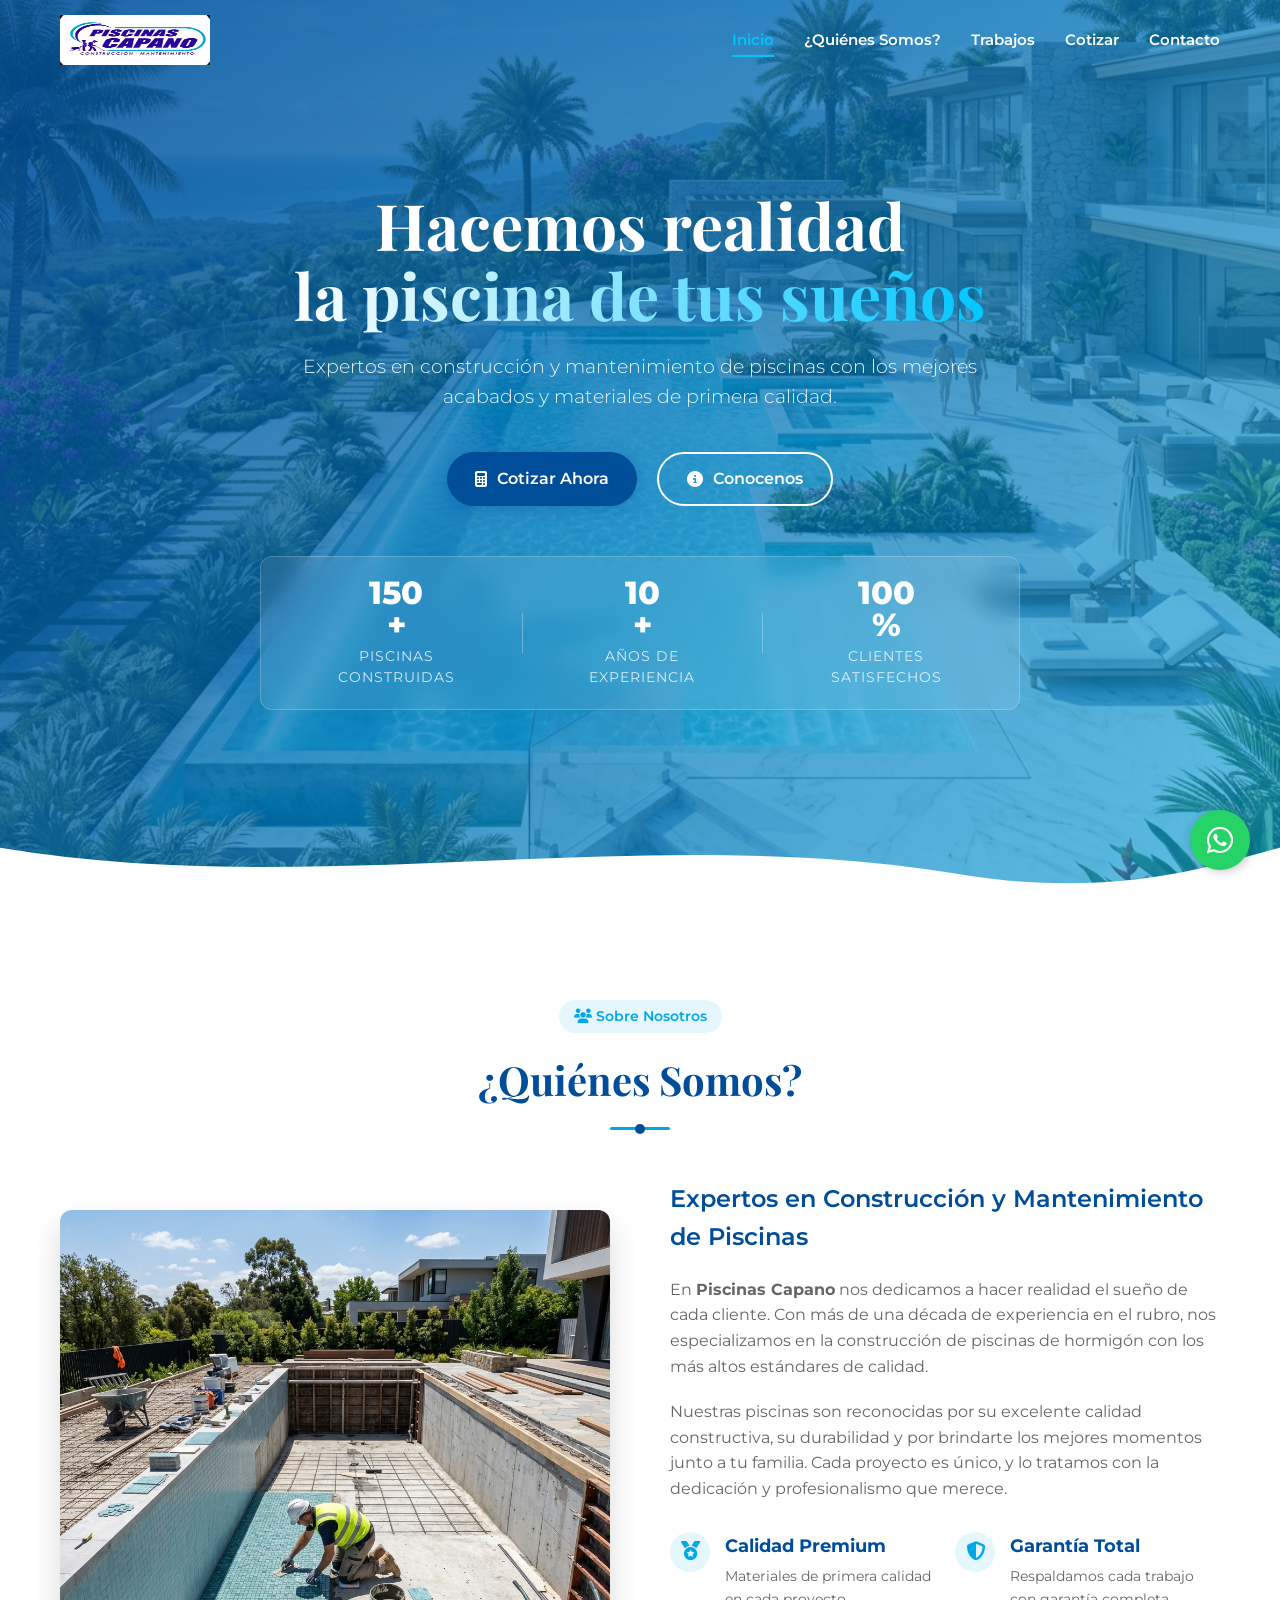
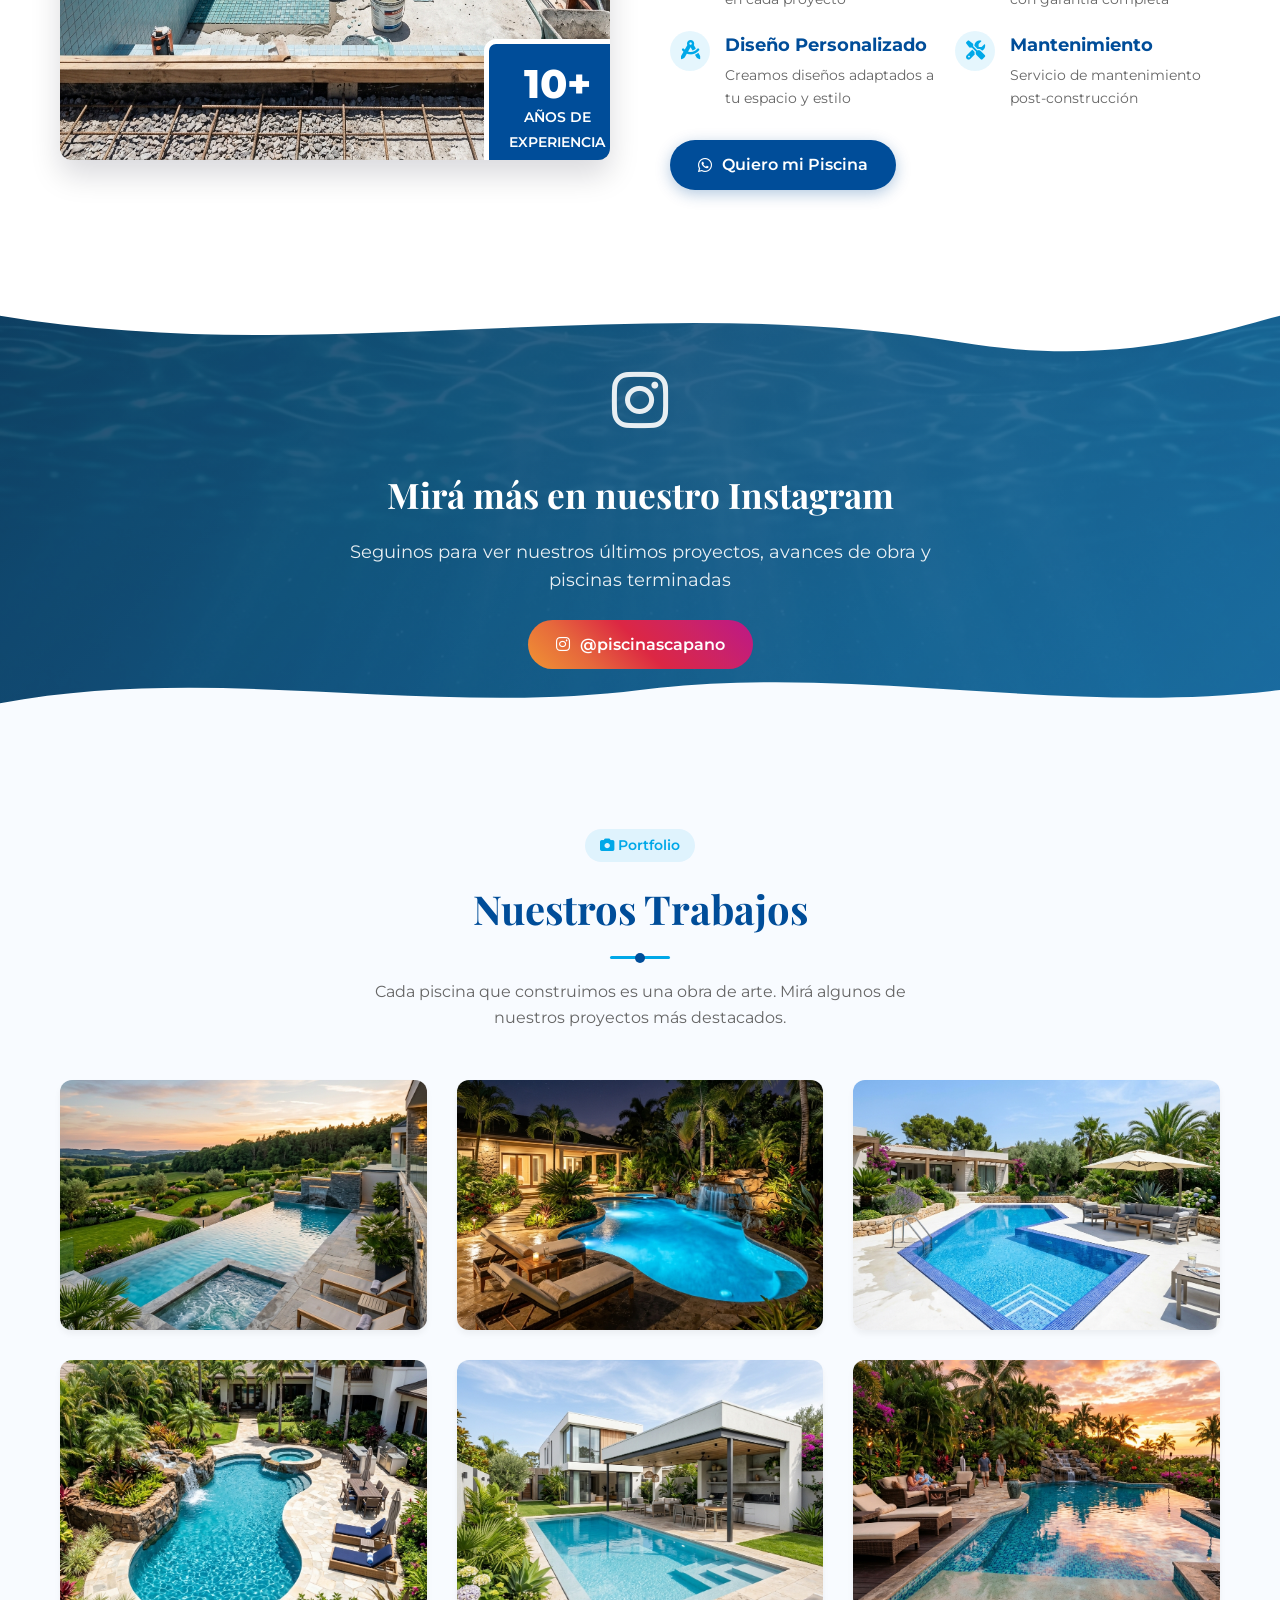
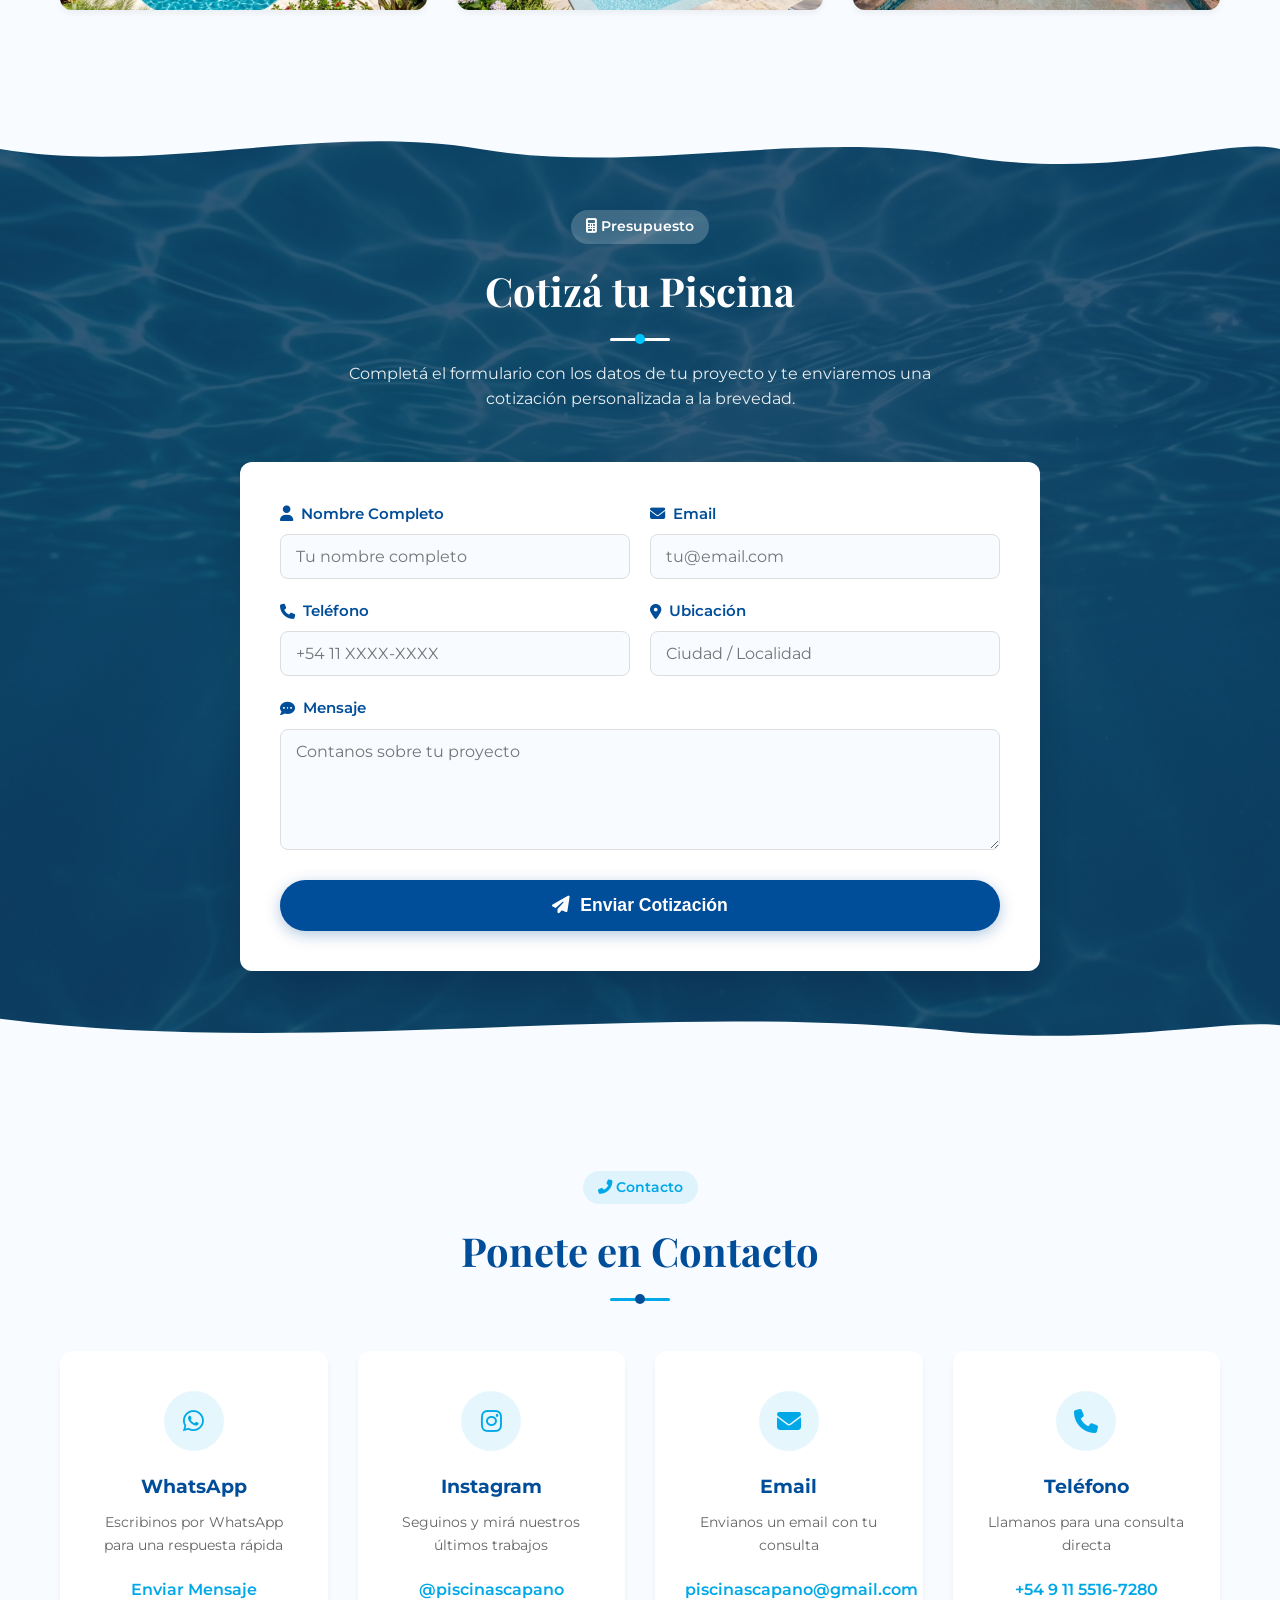
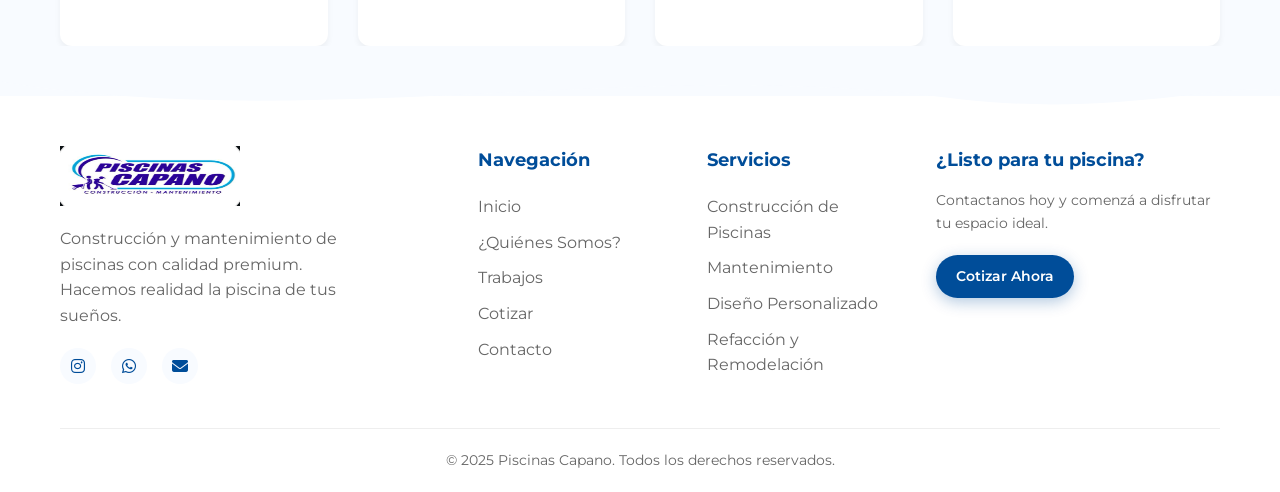
==== commit 089a619a: "Actualizar enlaces de WhatsApp" ====
--- a/index.html
+++ b/index.html
@@ -104,7 +104,7 @@
                         <div class="feature-item"><div class="feature-icon"><i class="fas fa-drafting-compass"></i></div><div class="feature-text"><h4>Diseño Personalizado</h4><p>Creamos diseños adaptados a tu espacio y estilo</p></div></div>
                         <div class="feature-item"><div class="feature-icon"><i class="fas fa-tools"></i></div><div class="feature-text"><h4>Mantenimiento</h4><p>Servicio de mantenimiento post-construcción</p></div></div>
                     </div>
-                    <a href="https://wa.me/5491155167280" target="_blank" class="btn btn-primary"><i class="fas fa-arrow-right"></i> Quiero mi Piscina</a>
+                    <a href="https://api.whatsapp.com/send?phone=5491155167280" target="_blank" rel="noopener noreferrer" class="btn btn-primary"><i class="fa-brands fa-whatsapp"></i> Quiero mi Piscina</a>
                 </div>
             </div>
         </div>
@@ -207,10 +207,10 @@
             </div>
             <div class="contact-grid">
                 <div class="contact-card">
-                    <div class="contact-icon"><i class="fab fa-whatsapp"></i></div>
+                    <div class="contact-icon"><i class="fa-brands fa-whatsapp"></i></div>
                     <h3>WhatsApp</h3>
                     <p>Escribinos por WhatsApp para una respuesta rápida</p>
-                    <a href="https://wa.me/5491155167280" target="_blank" class="contact-link">Enviar Mensaje</a>
+                    <a href="https://api.whatsapp.com/send?phone=5491155167280" target="_blank" rel="noopener noreferrer" class="contact-link">Enviar Mensaje</a>
                 </div>
                 <div class="contact-card">
                     <div class="contact-icon"><i class="fab fa-instagram"></i></div>
@@ -244,7 +244,7 @@
                     <p>Construcción y mantenimiento de piscinas con calidad premium. Hacemos realidad la piscina de tus sueños.</p>
                     <div class="footer-socials">
                         <a href="https://www.instagram.com/piscinascapano/" target="_blank" rel="noopener noreferrer" aria-label="Instagram"><i class="fab fa-instagram"></i></a>
-                        <a href="https://wa.me/5491155167280" target="_blank" rel="noopener noreferrer" aria-label="WhatsApp"><i class="fab fa-whatsapp"></i></a>
+                        <a href="https://api.whatsapp.com/send?phone=5491155167280" target="_blank" rel="noopener noreferrer" aria-label="WhatsApp"><i class="fa-brands fa-whatsapp"></i></a>
                         <a href="mailto:piscinascapano@gmail.com" aria-label="Email"><i class="fas fa-envelope"></i></a>
                     </div>
                 </div>
@@ -280,7 +280,7 @@
     </footer>
 
     <!-- WhatsApp Float -->
-    <a href="https://wa.me/5491155167280" target="_blank" rel="noopener noreferrer" class="whatsapp-float" aria-label="Chat por WhatsApp"><i class="fab fa-whatsapp"></i></a>
+    <a href="https://api.whatsapp.com/send?phone=5491155167280" target="_blank" rel="noopener noreferrer" class="whatsapp-float" aria-label="Chat por WhatsApp"><i class="fa-brands fa-whatsapp"></i></a>
 
     <!-- Back to Top -->
     <button class="back-to-top" id="backToTop" aria-label="Volver arriba"><i class="fas fa-chevron-up"></i></button>
